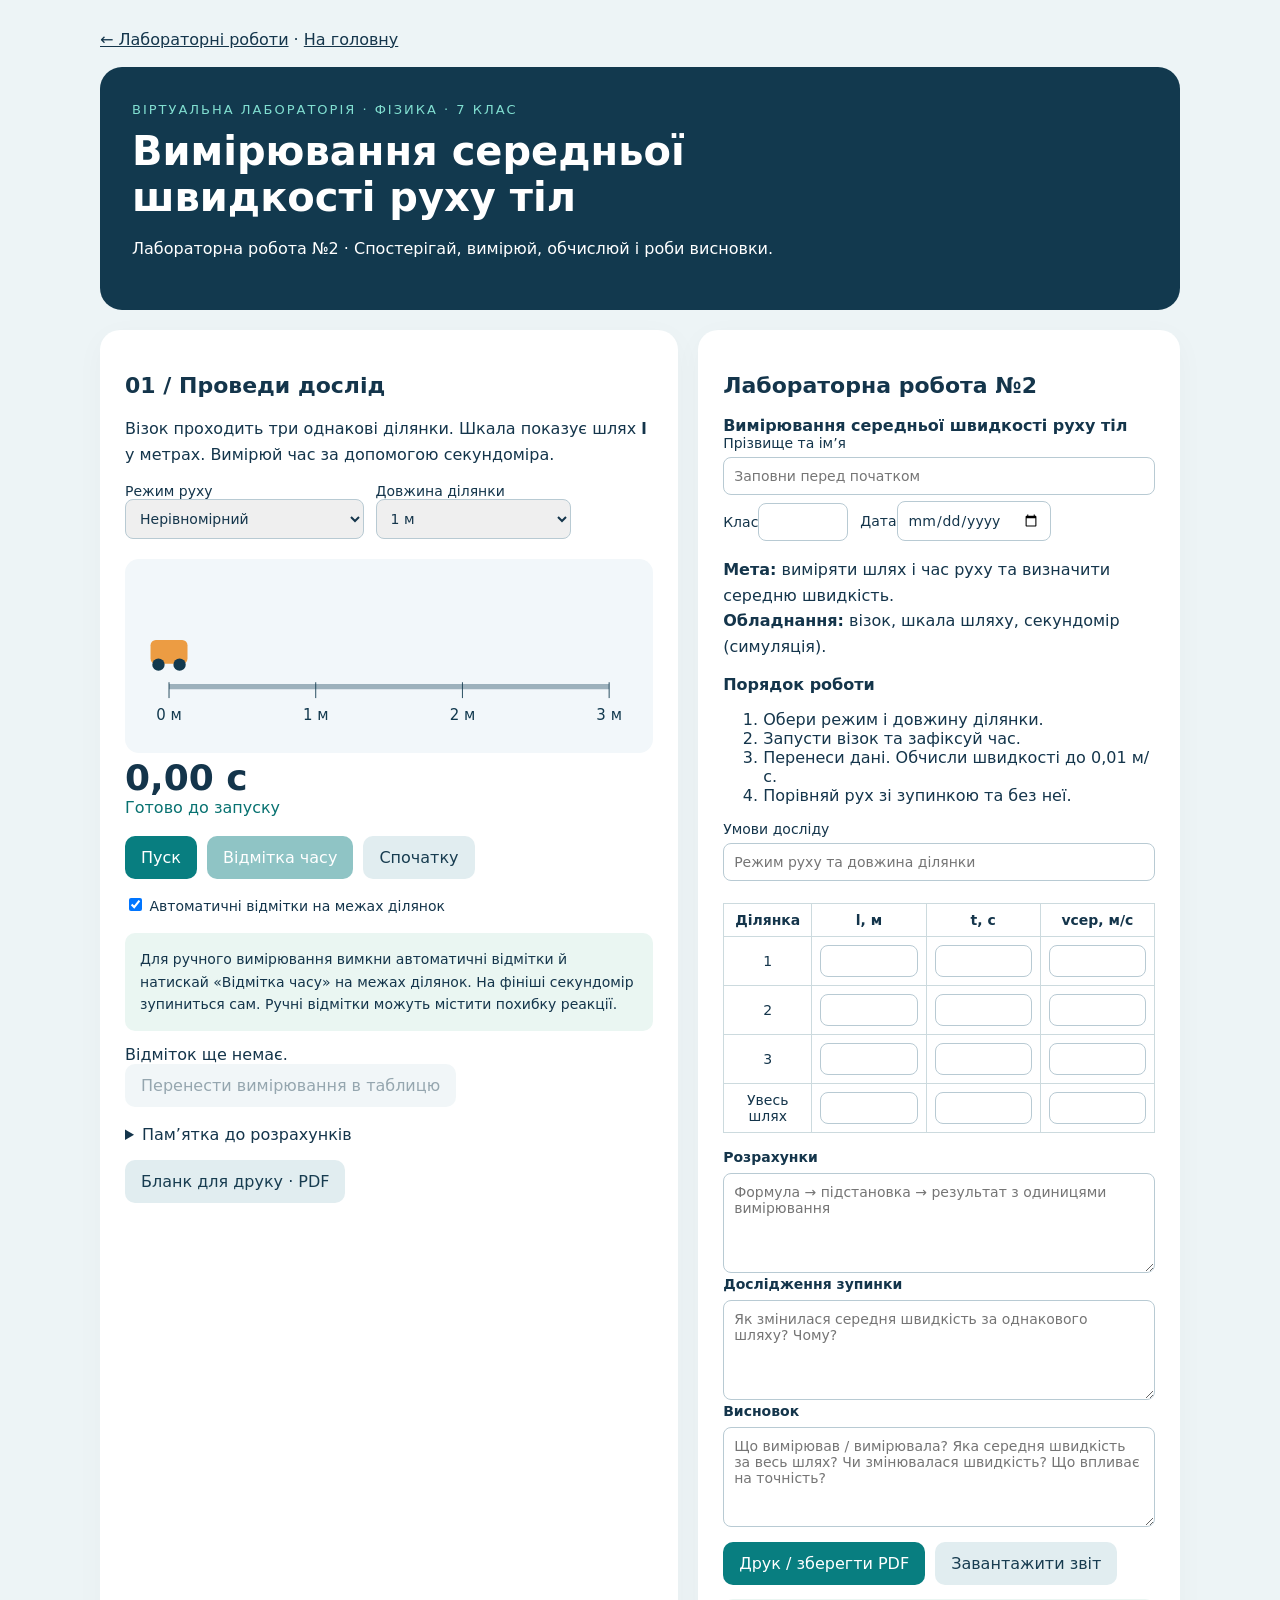
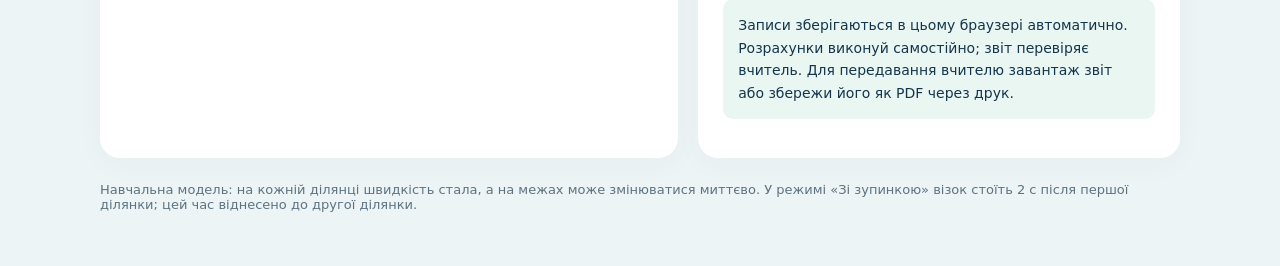
==== grade7/index.html @ 3844e4e4 "Add files via upload" ====
<!doctype html><html lang="uk"><meta charset="utf-8"><meta name="viewport" content="width=device-width,initial-scale=1"><title>Лабораторна №2 · Середня швидкість</title><style>
:root{font-family:system-ui,sans-serif;color:#14354b;background:#edf4f6}*{box-sizing:border-box}body{margin:0}main{max-width:1120px;margin:auto;padding:30px 20px}header{background:#12394e;color:white;padding:32px;border-radius:22px}h1{font-size:clamp(25px,4vw,40px);margin:10px 0}h2{font-size:22px}p{line-height:1.6}.tag{color:#81dfd1;letter-spacing:2px;font-size:13px}.grid{display:grid;grid-template-columns:1.2fr 1fr;gap:20px;margin-top:20px}.card{padding:25px;background:white;border-radius:20px;box-shadow:0 7px 30px #12394e08}.controls{display:flex;flex-wrap:wrap;gap:12px;align-items:end}label{display:block;font-size:14px}input,select,textarea{border:1px solid #b8cad3;border-radius:8px;padding:10px;font:inherit;color:inherit;max-width:100%}select{width:100%}button,.link{border:0;background:#087e80;color:white;padding:12px 16px;border-radius:10px;font:inherit;cursor:pointer;text-decoration:none;display:inline-block}button:disabled{opacity:.45;cursor:default}.secondary{background:#e1edf0;color:#173c50}svg{width:100%;height:auto;background:#f2f7fa;border-radius:14px;margin-top:20px}.clock{font-variant-numeric:tabular-nums;font-size:36px;font-weight:700}.status{min-height:26px;color:#087271}table{width:100%;border-collapse:collapse;margin:16px 0}th,td{border:1px solid #ccdade;padding:8px;text-align:center;font-size:14px}td input{width:100%;min-width:55px;padding:7px}textarea{width:100%;min-height:100px;margin-top:8px}.note{background:#eaf6f2;padding:15px;border-radius:10px;font-size:14px}.field{width:100%;margin:6px 0}.actions{display:flex;gap:10px;flex-wrap:wrap;margin-top:12px}details{margin-top:18px}small{line-height:1.6}footer{margin:24px 0;color:#5c7280;font-size:13px}@media(max-width:850px){.grid{grid-template-columns:1fr}header,.card{padding:20px}}@media print{body{background:white}.simulation,header,.actions,.note,details,footer,.instructions{display:none!important}.grid{display:block}.card{box-shadow:none;padding:0}main{padding:0}.report{width:100%}textarea{min-height:110px;border:0;border-bottom:1px solid #999}input{border:0}h2{font-size:18px}table{margin:10px 0}@page{size:A4;margin:15mm}}
</style><main><nav class="simulation" style="margin-bottom:18px"><a href="../#grade7" style="color:#14354b">← Лабораторні роботи</a> · <a href="../" style="color:#14354b">На головну</a></nav><header><span class="tag">ВІРТУАЛЬНА ЛАБОРАТОРІЯ · ФІЗИКА · 7 КЛАС</span><h1>Вимірювання середньої<br>швидкості руху тіл</h1><p>Лабораторна робота №2 · Спостерігай, вимірюй, обчислюй і роби висновки.</p></header><div class="grid"><section class="card simulation"><h2>01 / Проведи дослід</h2><p>Візок проходить три однакові ділянки. Шкала показує шлях <b>l</b> у метрах. Вимірюй час за допомогою секундоміра.</p><div class="controls"><label>Режим руху<select id="mode"><option value="uneven">Нерівномірний</option><option value="uniform">Рівномірний</option><option value="stop">Зі зупинкою</option></select></label><label>Довжина ділянки<select id="length"><option value="1">1 м</option><option value="2">2 м</option><option value="3">3 м</option></select></label></div><svg viewBox="0 0 600 220" role="img" aria-label="Візок рухається вздовж шкали шляху"><path d="M50 145H550" stroke="#9db1bc" stroke-width="6"/><g id="ticks"></g><g id="cart" transform="translate(50 120)"><rect x="-21" y="-28" width="42" height="27" rx="6" fill="#ec9c43"/><circle cx="-12" cy="0" r="7" fill="#12394e"/><circle cx="12" cy="0" r="7" fill="#12394e"/></g></svg><div class="clock" id="clock">0,00 с</div><div class="status" id="status" aria-live="polite">Готово до запуску</div><div class="actions"><button id="start">Пуск</button><button id="mark" disabled>Відмітка часу</button><button id="reset" class="secondary">Спочатку</button></div><p><label><input type="checkbox" id="auto" checked> Автоматичні відмітки на межах ділянок</label></p><p class="note">Для ручного вимірювання вимкни автоматичні відмітки й натискай «Відмітка часу» на межах ділянок. На фініші секундомір зупиниться сам. Ручні відмітки можуть містити похибку реакції.</p><div id="log">Відміток ще немає.</div><button id="transfer" class="secondary" disabled>Перенести вимірювання в таблицю</button><details><summary>Пам’ятка до розрахунків</summary><p>v<sub>сер</sub> = l<sub>заг</sub> / t<sub>заг</sub><br>l<sub>заг</sub> = l₁ + l₂ + l₃<br>t<sub>заг</sub> = t₁ + t₂ + t₃</p><p>Час ділянки — різниця двох сусідніх відміток секундоміра. Зупинка входить у час руху. Середнє арифметичне швидкостей ділянок не замінює формулу для всього шляху.</p></details><a class="link secondary" style="margin-top:16px" href="blank.pdf" download>Бланк для друку · PDF</a></section><section class="card report"><h2>Лабораторна робота №2</h2><b>Вимірювання середньої швидкості руху тіл</b><label>Прізвище та ім’я<input class="field" id="name" placeholder="Заповни перед початком"></label><div class="controls"><label>Клас<input id="class" size="5"></label><label>Дата<input id="date" type="date"></label></div><p><b>Мета:</b> виміряти шлях і час руху та визначити середню швидкість.<br><b>Обладнання:</b> візок, шкала шляху, секундомір (симуляція).</p><div class="instructions"><b>Порядок роботи</b><ol><li>Обери режим і довжину ділянки.</li><li>Запусти візок та зафіксуй час.</li><li>Перенеси дані. Обчисли швидкості до 0,01 м/с.</li><li>Порівняй рух зі зупинкою та без неї.</li></ol></div><label>Умови досліду<input id="conditions" class="field" placeholder="Режим руху та довжина ділянки"></label><table><thead><tr><th>Ділянка</th><th>l, м</th><th>t, с</th><th>vсер, м/с</th></tr></thead><tbody id="table"></tbody></table><label><b>Розрахунки</b><textarea id="calc" placeholder="Формула → підстановка → результат з одиницями вимірювання"></textarea></label><label><b>Дослідження зупинки</b><textarea id="compare" placeholder="Як змінилася середня швидкість за однакового шляху? Чому?"></textarea></label><label><b>Висновок</b><textarea id="conclusion" placeholder="Що вимірював / вимірювала? Яка середня швидкість за весь шлях? Чи змінювалася швидкість? Що впливає на точність?"></textarea></label><div class="actions"><button id="print">Друк / зберегти PDF</button><button id="download" class="secondary">Завантажити звіт</button></div><p class="note">Записи зберігаються в цьому браузері автоматично. Розрахунки виконуй самостійно; звіт перевіряє вчитель. Для передавання вчителю завантаж звіт або збережи його як PDF через друк.</p></section></div><footer>Навчальна модель: на кожній ділянці швидкість стала, а на межах може змінюватися миттєво. У режимі «Зі зупинкою» візок стоїть 2 с після першої ділянки; цей час віднесено до другої ділянки.</footer></main><script>
const $=id=>document.getElementById(id),fmt=x=>x.toFixed(2).replace('.',',');let running=false,elapsed=0,last=0,marks=[],passed=0,done=false,config;const fields=['name','class','date','conditions','calc','compare','conclusion'];
for(let i=0;i<4;i++){let tr=document.createElement('tr');tr.innerHTML='<td>'+(['1','2','3','Увесь шлях'][i])+'</td>'+['l','t','v'].map(k=>'<td><input aria-label="'+k+' '+(i+1)+'" inputmode="decimal" id="'+k+i+'"></td>').join('');$('table').append(tr);fields.push('l'+i,'t'+i,'v'+i)}
try{const saved=JSON.parse(localStorage.getItem('speedLab2')||'{}');fields.forEach(id=>{if(saved[id]!==undefined)$(id).value=saved[id]})}catch{}document.addEventListener('input',()=>{try{localStorage.setItem('speedLab2',JSON.stringify(Object.fromEntries(fields.map(id=>[id,$(id).value]))))}catch{}});
function drawScale(){const L=Number($('length').value);$('ticks').innerHTML=[0,1,2,3].map(i=>'<path d="M'+(50+i*500/3)+' 140v18" stroke="#12394e"/><text x="'+(50+i*500/3)+'" y="183" text-anchor="middle" fill="#12394e" font-size="17">'+(i*L)+' м</text>').join('')}
function setup(){let L=Number($('length').value),m=$('mode').value;let speeds=m==='uniform'?[.6,.6,.6]:[.4,.8,.5];let times=speeds.map(v=>L/v);if(m==='stop')times[1]+=2;return {L,m,times,bounds:[times[0],times[0]+times[1],times.reduce((a,b)=>a+b,0)]}}
function log(){ $('log').innerHTML='<p><b>Відмітки секундоміра:</b><br>'+marks.map((m,i)=>(i+1)+': '+fmt(m)+' с').join(' · ')+'</p>';$('transfer').disabled=marks.length!==3}
function mark(t){if(marks.length<3&&(!marks.length||t>marks.at(-1))){marks.push(Math.round(t*100)/100);log()}}
function reset(){running=false;done=false;elapsed=0;marks=[];passed=0;$('clock').textContent='0,00 с';$('cart').setAttribute('transform','translate(50 120)');$('status').textContent='Готово до запуску';$('log').textContent='Відміток ще немає.';$('start').disabled=false;$('mark').disabled=true;$('transfer').disabled=true;$('mode').disabled=false;$('length').disabled=false;$('auto').disabled=false;drawScale()}
function tick(now){if(!running)return;elapsed=Math.min(config.bounds[2],elapsed+(now-last)/1000);last=now;while(passed<3&&elapsed>=config.bounds[passed]){if($('auto').checked)mark(config.bounds[passed]);passed++}let x;if(elapsed<config.bounds[0])x=config.L*elapsed/config.times[0];else if(elapsed<config.bounds[1]){let dt=elapsed-config.bounds[0],moving=config.times[1]-(config.m==='stop'?2:0);x=config.L+config.L*Math.max(0,dt-(config.m==='stop'?2:0))/moving}else x=2*config.L+config.L*(elapsed-config.bounds[1])/config.times[2];$('cart').setAttribute('transform','translate('+(50+500*x/(3*config.L))+' 120)');$('clock').textContent=fmt(elapsed)+' с';$('status').textContent=config.m==='stop'&&elapsed>=config.bounds[0]&&elapsed<config.bounds[0]+2?'Зупинка · секундомір продовжує відлік':'Рух триває';if(elapsed>=config.bounds[2]){running=false;done=true;if(!$('auto').checked&&marks.length===2)mark(config.bounds[2]);$('mark').disabled=true;$('status').textContent='Фініш! '+(marks.length===3?'Перенеси вимірювання.':'Потрібні три відмітки. Повтори дослід.')}else requestAnimationFrame(tick)}
$('start').onclick=()=>{config=setup();running=true;$('start').disabled=true;$('mode').disabled=true;$('length').disabled=true;$('auto').disabled=true;$('mark').disabled=$('auto').checked;last=performance.now();requestAnimationFrame(tick)};$('mark').onclick=()=>mark(elapsed);$('reset').onclick=reset;$('length').onchange=reset;$('mode').onchange=reset;
$('transfer').onclick=()=>{if(!done||marks.length!==3)return;for(let i=0;i<3;i++){$('l'+i).value=fmt(config.L);$('t'+i).value=fmt(marks[i]-(marks[i-1]||0));$('v'+i).value=''}['l3','t3','v3'].forEach(id=>$(id).value='');$('conditions').value=$('mode').selectedOptions[0].text+'; ділянка '+config.L+' м';document.dispatchEvent(new Event('input'))};
$('print').onclick=()=>{document.querySelectorAll('textarea').forEach(el=>{el.style.height='auto';el.style.height=(el.scrollHeight+8)+'px'});window.print()};$('download').onclick=()=>{const rows=[0,1,2,3].map(i=>(i===3?'Увесь шлях':'Ділянка '+(i+1))+': l = '+$('l'+i).value+' м; t = '+$('t'+i).value+' с; vсер = '+$('v'+i).value+' м/с');const text='Лабораторна робота №2\nВимірювання середньої швидкості руху тіл\n\n'+fields.slice(0,4).map(id=>({name:'Учень / учениця',class:'Клас',date:'Дата',conditions:'Умови'})[id]+': '+$(id).value).join('\n')+'\n\n'+rows.join('\n')+'\n\nРозрахунки\n'+$('calc').value+'\n\nДослідження зупинки\n'+$('compare').value+'\n\nВисновок\n'+$('conclusion').value;const u=URL.createObjectURL(new Blob(['\ufeff'+text],{type:'text/plain;charset=utf-8'}));const a=document.createElement('a');a.href=u;a.download='Лабораторна-2-звіт.txt';a.click();setTimeout(()=>URL.revokeObjectURL(u),1000)};drawScale();
</script></html>
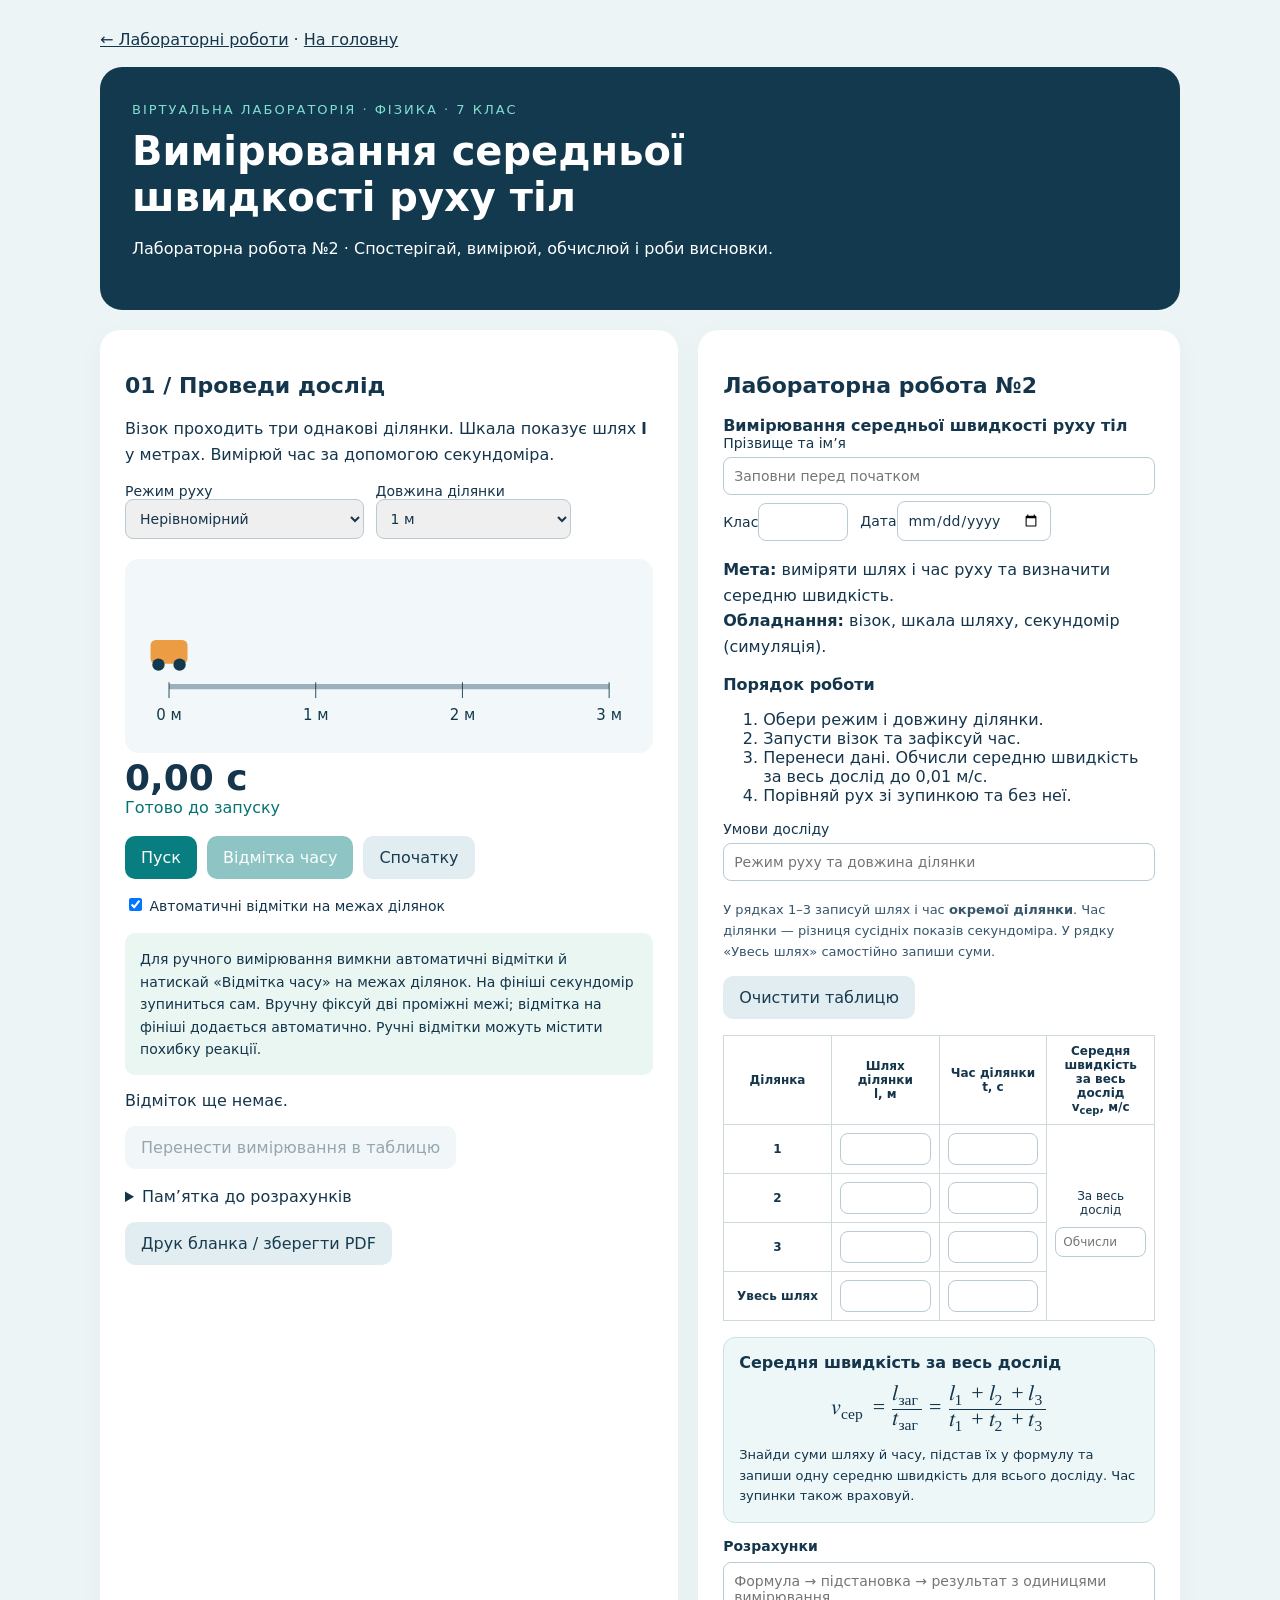
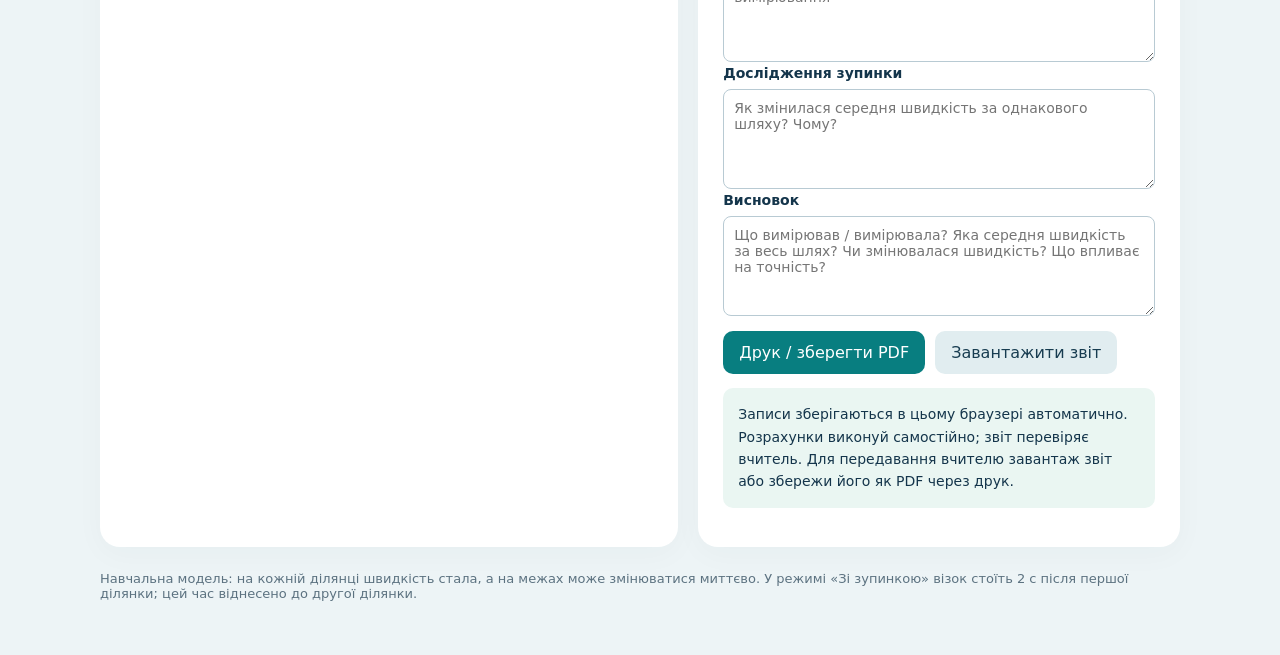
==== commit e9c87198: "Add files via upload" ====
--- a/grade7/index.html
+++ b/grade7/index.html
@@ -1,16 +1,26 @@
 <!doctype html><html lang="uk"><meta charset="utf-8"><meta name="viewport" content="width=device-width,initial-scale=1"><title>Лабораторна №2 · Середня швидкість</title><style>
 :root{font-family:system-ui,sans-serif;color:#14354b;background:#edf4f6}*{box-sizing:border-box}body{margin:0}main{max-width:1120px;margin:auto;padding:30px 20px}header{background:#12394e;color:white;padding:32px;border-radius:22px}h1{font-size:clamp(25px,4vw,40px);margin:10px 0}h2{font-size:22px}p{line-height:1.6}.tag{color:#81dfd1;letter-spacing:2px;font-size:13px}.grid{display:grid;grid-template-columns:1.2fr 1fr;gap:20px;margin-top:20px}.card{padding:25px;background:white;border-radius:20px;box-shadow:0 7px 30px #12394e08}.controls{display:flex;flex-wrap:wrap;gap:12px;align-items:end}label{display:block;font-size:14px}input,select,textarea{border:1px solid #b8cad3;border-radius:8px;padding:10px;font:inherit;color:inherit;max-width:100%}select{width:100%}button,.link{border:0;background:#087e80;color:white;padding:12px 16px;border-radius:10px;font:inherit;cursor:pointer;text-decoration:none;display:inline-block}button:disabled{opacity:.45;cursor:default}.secondary{background:#e1edf0;color:#173c50}svg{width:100%;height:auto;background:#f2f7fa;border-radius:14px;margin-top:20px}.clock{font-variant-numeric:tabular-nums;font-size:36px;font-weight:700}.status{min-height:26px;color:#087271}table{width:100%;border-collapse:collapse;margin:16px 0}th,td{border:1px solid #ccdade;padding:8px;text-align:center;font-size:14px}td input{width:100%;min-width:55px;padding:7px}textarea{width:100%;min-height:100px;margin-top:8px}.note{background:#eaf6f2;padding:15px;border-radius:10px;font-size:14px}.field{width:100%;margin:6px 0}.actions{display:flex;gap:10px;flex-wrap:wrap;margin-top:12px}details{margin-top:18px}small{line-height:1.6}footer{margin:24px 0;color:#5c7280;font-size:13px}@media(max-width:850px){.grid{grid-template-columns:1fr}header,.card{padding:20px}}@media print{body{background:white}.simulation,header,.actions,.note,details,footer,.instructions{display:none!important}.grid{display:block}.card{box-shadow:none;padding:0}main{padding:0}.report{width:100%}textarea{min-height:110px;border:0;border-bottom:1px solid #999}input{border:0}h2{font-size:18px}table{margin:10px 0}@page{size:A4;margin:15mm}}
-</style><main><nav class="simulation" style="margin-bottom:18px"><a href="../#grade7" style="color:#14354b">← Лабораторні роботи</a> · <a href="../" style="color:#14354b">На головну</a></nav><header><span class="tag">ВІРТУАЛЬНА ЛАБОРАТОРІЯ · ФІЗИКА · 7 КЛАС</span><h1>Вимірювання середньої<br>швидкості руху тіл</h1><p>Лабораторна робота №2 · Спостерігай, вимірюй, обчислюй і роби висновки.</p></header><div class="grid"><section class="card simulation"><h2>01 / Проведи дослід</h2><p>Візок проходить три однакові ділянки. Шкала показує шлях <b>l</b> у метрах. Вимірюй час за допомогою секундоміра.</p><div class="controls"><label>Режим руху<select id="mode"><option value="uneven">Нерівномірний</option><option value="uniform">Рівномірний</option><option value="stop">Зі зупинкою</option></select></label><label>Довжина ділянки<select id="length"><option value="1">1 м</option><option value="2">2 м</option><option value="3">3 м</option></select></label></div><svg viewBox="0 0 600 220" role="img" aria-label="Візок рухається вздовж шкали шляху"><path d="M50 145H550" stroke="#9db1bc" stroke-width="6"/><g id="ticks"></g><g id="cart" transform="translate(50 120)"><rect x="-21" y="-28" width="42" height="27" rx="6" fill="#ec9c43"/><circle cx="-12" cy="0" r="7" fill="#12394e"/><circle cx="12" cy="0" r="7" fill="#12394e"/></g></svg><div class="clock" id="clock">0,00 с</div><div class="status" id="status" aria-live="polite">Готово до запуску</div><div class="actions"><button id="start">Пуск</button><button id="mark" disabled>Відмітка часу</button><button id="reset" class="secondary">Спочатку</button></div><p><label><input type="checkbox" id="auto" checked> Автоматичні відмітки на межах ділянок</label></p><p class="note">Для ручного вимірювання вимкни автоматичні відмітки й натискай «Відмітка часу» на межах ділянок. На фініші секундомір зупиниться сам. Ручні відмітки можуть містити похибку реакції.</p><div id="log">Відміток ще немає.</div><button id="transfer" class="secondary" disabled>Перенести вимірювання в таблицю</button><details><summary>Пам’ятка до розрахунків</summary><p>v<sub>сер</sub> = l<sub>заг</sub> / t<sub>заг</sub><br>l<sub>заг</sub> = l₁ + l₂ + l₃<br>t<sub>заг</sub> = t₁ + t₂ + t₃</p><p>Час ділянки — різниця двох сусідніх відміток секундоміра. Зупинка входить у час руху. Середнє арифметичне швидкостей ділянок не замінює формулу для всього шляху.</p></details><a class="link secondary" style="margin-top:16px" href="blank.pdf" download>Бланк для друку · PDF</a></section><section class="card report"><h2>Лабораторна робота №2</h2><b>Вимірювання середньої швидкості руху тіл</b><label>Прізвище та ім’я<input class="field" id="name" placeholder="Заповни перед початком"></label><div class="controls"><label>Клас<input id="class" size="5"></label><label>Дата<input id="date" type="date"></label></div><p><b>Мета:</b> виміряти шлях і час руху та визначити середню швидкість.<br><b>Обладнання:</b> візок, шкала шляху, секундомір (симуляція).</p><div class="instructions"><b>Порядок роботи</b><ol><li>Обери режим і довжину ділянки.</li><li>Запусти візок та зафіксуй час.</li><li>Перенеси дані. Обчисли швидкості до 0,01 м/с.</li><li>Порівняй рух зі зупинкою та без неї.</li></ol></div><label>Умови досліду<input id="conditions" class="field" placeholder="Режим руху та довжина ділянки"></label><table><thead><tr><th>Ділянка</th><th>l, м</th><th>t, с</th><th>vсер, м/с</th></tr></thead><tbody id="table"></tbody></table><label><b>Розрахунки</b><textarea id="calc" placeholder="Формула → підстановка → результат з одиницями вимірювання"></textarea></label><label><b>Дослідження зупинки</b><textarea id="compare" placeholder="Як змінилася середня швидкість за однакового шляху? Чому?"></textarea></label><label><b>Висновок</b><textarea id="conclusion" placeholder="Що вимірював / вимірювала? Яка середня швидкість за весь шлях? Чи змінювалася швидкість? Що впливає на точність?"></textarea></label><div class="actions"><button id="print">Друк / зберегти PDF</button><button id="download" class="secondary">Завантажити звіт</button></div><p class="note">Записи зберігаються в цьому браузері автоматично. Розрахунки виконуй самостійно; звіт перевіряє вчитель. Для передавання вчителю завантаж звіт або збережи його як PDF через друк.</p></section></div><footer>Навчальна модель: на кожній ділянці швидкість стала, а на межах може змінюватися миттєво. У режимі «Зі зупинкою» візок стоїть 2 с після першої ділянки; цей час віднесено до другої ділянки.</footer></main><script>
+
+.measurement-log{overflow-x:auto;margin:16px 0}.measurement-log table{min-width:310px}.measurement-log caption{text-align:left;font-weight:700;margin-bottom:8px}.measurement-log th{font-size:12px;background:#edf7f8}.measurement-log td{font-variant-numeric:tabular-nums}.measurement-help{font-size:13px;color:#36566a}.report-state{margin:14px 0;padding:12px;border-radius:10px;background:#fff3d9;color:#704b0c;font-size:14px;line-height:1.5}.report-state.current{background:#e6f6ef;color:#15553e}[hidden]{display:none!important}@media print{.report-state,.measurement-help{display:none!important}}
+.total-formula{background:#edf7f8;border:1px solid #c9e2e4;padding:15px;border-radius:12px;margin:15px 0}.total-formula math{font-size:22px;margin:14px 0}.total-formula p{font-size:13px;margin-bottom:0}.report td[rowspan]{vertical-align:middle;min-width:105px}.report td[rowspan] label{font-size:12px}.report td[rowspan] input{margin-top:10px}.report table{table-layout:fixed}.report th{font-size:12px;overflow-wrap:anywhere}@media(max-width:500px){.report th,.report td{padding:5px}.report td input{min-width:0}.report th{font-size:11px}.total-formula math{font-size:20px}}
+</style><main><nav class="simulation" style="margin-bottom:18px"><a href="../#grade7" style="color:#14354b">← Лабораторні роботи</a> · <a href="../" style="color:#14354b">На головну</a></nav><header><span class="tag">ВІРТУАЛЬНА ЛАБОРАТОРІЯ · ФІЗИКА · 7 КЛАС</span><h1>Вимірювання середньої<br>швидкості руху тіл</h1><p>Лабораторна робота №2 · Спостерігай, вимірюй, обчислюй і роби висновки.</p></header><div class="grid"><section class="card simulation"><h2>01 / Проведи дослід</h2><p>Візок проходить три однакові ділянки. Шкала показує шлях <b>l</b> у метрах. Вимірюй час за допомогою секундоміра.</p><div class="controls"><label>Режим руху<select id="mode"><option value="uneven">Нерівномірний</option><option value="uniform">Рівномірний</option><option value="stop">Зі зупинкою</option></select></label><label>Довжина ділянки<select id="length"><option value="1">1 м</option><option value="2">2 м</option><option value="3">3 м</option></select></label></div><svg viewBox="0 0 600 220" role="img" aria-label="Візок рухається вздовж шкали шляху"><path d="M50 145H550" stroke="#9db1bc" stroke-width="6"/><g id="ticks"></g><g id="cart" transform="translate(50 120)"><rect x="-21" y="-28" width="42" height="27" rx="6" fill="#ec9c43"/><circle cx="-12" cy="0" r="7" fill="#12394e"/><circle cx="12" cy="0" r="7" fill="#12394e"/></g></svg><div class="clock" id="clock">0,00 с</div><div class="status" id="status" aria-live="polite">Готово до запуску</div><div class="actions"><button id="start">Пуск</button><button id="mark" disabled>Відмітка часу</button><button id="reset" class="secondary">Спочатку</button></div><p><label><input type="checkbox" id="auto" checked> Автоматичні відмітки на межах ділянок</label></p><p class="note">Для ручного вимірювання вимкни автоматичні відмітки й натискай «Відмітка часу» на межах ділянок. На фініші секундомір зупиниться сам. Вручну фіксуй дві проміжні межі; відмітка на фініші додається автоматично. Ручні відмітки можуть містити похибку реакції.</p><div id="log" class="measurement-log" aria-live="polite">Відміток ще немає.</div><button id="transfer" class="secondary" disabled>Перенести вимірювання в таблицю</button><details><summary>Пам’ятка до розрахунків</summary><p>v<sub>сер</sub> = l<sub>заг</sub> / t<sub>заг</sub><br>l<sub>заг</sub> = l₁ + l₂ + l₃<br>t<sub>заг</sub> = t₁ + t₂ + t₃</p><p>Час ділянки — різниця двох сусідніх відміток секундоміра: t₁ = T₁; t₂ = T₂ − T₁; t₃ = T₃ − T₂. Велика T — показ секундоміра від початку руху, мала t — тривалість окремої ділянки. Зупинка входить у час руху. Середнє арифметичне швидкостей ділянок не замінює формулу для всього шляху.</p></details><button class="secondary" style="margin-top:16px" type="button" onclick="document.getElementById('print').click()">Друк бланка / зберегти PDF</button></section><section class="card report"><h2>Лабораторна робота №2</h2><b>Вимірювання середньої швидкості руху тіл</b><label>Прізвище та ім’я<input class="field" id="name" placeholder="Заповни перед початком"></label><div class="controls"><label>Клас<input id="class" size="5"></label><label>Дата<input id="date" type="date"></label></div><p><b>Мета:</b> виміряти шлях і час руху та визначити середню швидкість.<br><b>Обладнання:</b> візок, шкала шляху, секундомір (симуляція).</p><div class="instructions"><b>Порядок роботи</b><ol><li>Обери режим і довжину ділянки.</li><li>Запусти візок та зафіксуй час.</li><li>Перенеси дані. Обчисли середню швидкість за весь дослід до 0,01 м/с.</li><li>Порівняй рух зі зупинкою та без неї.</li></ol></div><p id="report-state" class="report-state" role="status" hidden></p><label>Умови досліду<input id="conditions" class="field" placeholder="Режим руху та довжина ділянки"></label><p class="measurement-help">У рядках 1–3 записуй шлях і час <b>окремої ділянки</b>. Час ділянки — різниця сусідніх показів секундоміра. У рядку «Увесь шлях» самостійно запиши суми.</p><div class="actions simulation"><button id="clear-table" class="secondary" type="button">Очистити таблицю</button></div><table><thead><tr><th>Ділянка</th><th>Шлях ділянки<br>l, м</th><th>Час ділянки<br>t, с</th><th>Середня швидкість<br>за весь дослід<br>v<sub>сер</sub>, м/с</th></tr></thead><tbody id="table"></tbody></table><div class="total-formula"><b>Середня швидкість за весь дослід</b><math display="block" aria-label="Середня швидкість дорівнює загальному шляху, поділеному на загальний час, тобто сумі шляхів трьох ділянок, поділеній на суму їхніх часів"><msub><mi>v</mi><mtext>сер</mtext></msub><mo>=</mo><mfrac><msub><mi>l</mi><mtext>заг</mtext></msub><msub><mi>t</mi><mtext>заг</mtext></msub></mfrac><mo>=</mo><mfrac><mrow><msub><mi>l</mi><mn>1</mn></msub><mo>+</mo><msub><mi>l</mi><mn>2</mn></msub><mo>+</mo><msub><mi>l</mi><mn>3</mn></msub></mrow><mrow><msub><mi>t</mi><mn>1</mn></msub><mo>+</mo><msub><mi>t</mi><mn>2</mn></msub><mo>+</mo><msub><mi>t</mi><mn>3</mn></msub></mrow></mfrac></math><p>Знайди суми шляху й часу, підстав їх у формулу та запиши одну середню швидкість для всього досліду. Час зупинки також враховуй.</p></div><label><b>Розрахунки</b><textarea id="calc" placeholder="Формула → підстановка → результат з одиницями вимірювання"></textarea></label><label><b>Дослідження зупинки</b><textarea id="compare" placeholder="Як змінилася середня швидкість за однакового шляху? Чому?"></textarea></label><label><b>Висновок</b><textarea id="conclusion" placeholder="Що вимірював / вимірювала? Яка середня швидкість за весь шлях? Чи змінювалася швидкість? Що впливає на точність?"></textarea></label><div class="actions"><button id="print">Друк / зберегти PDF</button><button id="download" class="secondary">Завантажити звіт</button></div><p class="note">Записи зберігаються в цьому браузері автоматично. Розрахунки виконуй самостійно; звіт перевіряє вчитель. Для передавання вчителю завантаж звіт або збережи його як PDF через друк.</p></section></div><footer>Навчальна модель: на кожній ділянці швидкість стала, а на межах може змінюватися миттєво. У режимі «Зі зупинкою» візок стоїть 2 с після першої ділянки; цей час віднесено до другої ділянки.</footer></main><script>
 const $=id=>document.getElementById(id),fmt=x=>x.toFixed(2).replace('.',',');let running=false,elapsed=0,last=0,marks=[],passed=0,done=false,config;const fields=['name','class','date','conditions','calc','compare','conclusion'];
-for(let i=0;i<4;i++){let tr=document.createElement('tr');tr.innerHTML='<td>'+(['1','2','3','Увесь шлях'][i])+'</td>'+['l','t','v'].map(k=>'<td><input aria-label="'+k+' '+(i+1)+'" inputmode="decimal" id="'+k+i+'"></td>').join('');$('table').append(tr);fields.push('l'+i,'t'+i,'v'+i)}
+for(let i=0;i<4;i++){const tr=document.createElement('tr');tr.innerHTML='<th scope="row">'+(['1','2','3','Увесь шлях'][i])+'</th>'+['l','t'].map(k=>'<td><input aria-label="'+(k==='l'?'Шлях':'Час')+' — '+(i===3?'увесь дослід':'ділянка '+(i+1))+'" inputmode="decimal" id="'+k+i+'"></td>').join('')+(i===0?'<td rowspan="4"><label>За весь дослід<input aria-label="Середня швидкість за весь дослід, м/с" inputmode="decimal" id="v3" placeholder="Обчисли"></label></td>':'');$('table').append(tr);fields.push('l'+i,'t'+i)}fields.push('v3');
 try{const saved=JSON.parse(localStorage.getItem('speedLab2')||'{}');fields.forEach(id=>{if(saved[id]!==undefined)$(id).value=saved[id]})}catch{}document.addEventListener('input',()=>{try{localStorage.setItem('speedLab2',JSON.stringify(Object.fromEntries(fields.map(id=>[id,$(id).value]))))}catch{}});
 function drawScale(){const L=Number($('length').value);$('ticks').innerHTML=[0,1,2,3].map(i=>'<path d="M'+(50+i*500/3)+' 140v18" stroke="#12394e"/><text x="'+(50+i*500/3)+'" y="183" text-anchor="middle" fill="#12394e" font-size="17">'+(i*L)+' м</text>').join('')}
 function setup(){let L=Number($('length').value),m=$('mode').value;let speeds=m==='uniform'?[.6,.6,.6]:[.4,.8,.5];let times=speeds.map(v=>L/v);if(m==='stop')times[1]+=2;return {L,m,times,bounds:[times[0],times[0]+times[1],times.reduce((a,b)=>a+b,0)]}}
-function log(){ $('log').innerHTML='<p><b>Відмітки секундоміра:</b><br>'+marks.map((m,i)=>(i+1)+': '+fmt(m)+' с').join(' · ')+'</p>';$('transfer').disabled=marks.length!==3}
+function hasMeasurements(){return ['conditions','v3',...Array.from({length:4},(_,i)=>['l'+i,'t'+i]).flat()].some(id=>$(id).value.trim())}
+function reportState(current=false){const el=$('report-state');el.hidden=!hasMeasurements();el.className='report-state'+(current?' current':'');el.textContent=current?'Вимірювання цього досліду перенесено. Загальний шлях, загальний час і середню швидкість за весь дослід обчисли самостійно.':'У таблиці є попередні або власноруч введені записи. Вони не оновлюються під час запуску нового досліду. Після фінішу натисни «Перенести вимірювання в таблицю».'}
+function log(){ const rows=marks.map((m,i)=>'<tr><td>'+(i+1)+'</td><td>'+fmt(config.L)+'</td><td>'+fmt(m)+'</td><td><b>'+fmt(m-(marks[i-1]||0))+'</b></td></tr>').join('');
+$('log').innerHTML='<table><caption>Вимірювання поточного досліду</caption><thead><tr><th>Ділянка</th><th>Шлях ділянки<br>l, м</th><th>Секундомір від початку<br>T, с</th><th>Час ділянки<br>t, с</th></tr></thead><tbody>'+rows+'</tbody></table><p class="measurement-help">У таблицю праворуч переносяться <b>шлях ділянки l</b> та <b>час ділянки t</b>. Покази секундоміра T накопичуються від початку руху.</p>';
+$('transfer').disabled=!done||marks.length!==3;
+if(!$('auto').checked&&marks.length>=2)$('mark').disabled=true;
+}
 function mark(t){if(marks.length<3&&(!marks.length||t>marks.at(-1))){marks.push(Math.round(t*100)/100);log()}}
-function reset(){running=false;done=false;elapsed=0;marks=[];passed=0;$('clock').textContent='0,00 с';$('cart').setAttribute('transform','translate(50 120)');$('status').textContent='Готово до запуску';$('log').textContent='Відміток ще немає.';$('start').disabled=false;$('mark').disabled=true;$('transfer').disabled=true;$('mode').disabled=false;$('length').disabled=false;$('auto').disabled=false;drawScale()}
-function tick(now){if(!running)return;elapsed=Math.min(config.bounds[2],elapsed+(now-last)/1000);last=now;while(passed<3&&elapsed>=config.bounds[passed]){if($('auto').checked)mark(config.bounds[passed]);passed++}let x;if(elapsed<config.bounds[0])x=config.L*elapsed/config.times[0];else if(elapsed<config.bounds[1]){let dt=elapsed-config.bounds[0],moving=config.times[1]-(config.m==='stop'?2:0);x=config.L+config.L*Math.max(0,dt-(config.m==='stop'?2:0))/moving}else x=2*config.L+config.L*(elapsed-config.bounds[1])/config.times[2];$('cart').setAttribute('transform','translate('+(50+500*x/(3*config.L))+' 120)');$('clock').textContent=fmt(elapsed)+' с';$('status').textContent=config.m==='stop'&&elapsed>=config.bounds[0]&&elapsed<config.bounds[0]+2?'Зупинка · секундомір продовжує відлік':'Рух триває';if(elapsed>=config.bounds[2]){running=false;done=true;if(!$('auto').checked&&marks.length===2)mark(config.bounds[2]);$('mark').disabled=true;$('status').textContent='Фініш! '+(marks.length===3?'Перенеси вимірювання.':'Потрібні три відмітки. Повтори дослід.')}else requestAnimationFrame(tick)}
-$('start').onclick=()=>{config=setup();running=true;$('start').disabled=true;$('mode').disabled=true;$('length').disabled=true;$('auto').disabled=true;$('mark').disabled=$('auto').checked;last=performance.now();requestAnimationFrame(tick)};$('mark').onclick=()=>mark(elapsed);$('reset').onclick=reset;$('length').onchange=reset;$('mode').onchange=reset;
-$('transfer').onclick=()=>{if(!done||marks.length!==3)return;for(let i=0;i<3;i++){$('l'+i).value=fmt(config.L);$('t'+i).value=fmt(marks[i]-(marks[i-1]||0));$('v'+i).value=''}['l3','t3','v3'].forEach(id=>$(id).value='');$('conditions').value=$('mode').selectedOptions[0].text+'; ділянка '+config.L+' м';document.dispatchEvent(new Event('input'))};
-$('print').onclick=()=>{document.querySelectorAll('textarea').forEach(el=>{el.style.height='auto';el.style.height=(el.scrollHeight+8)+'px'});window.print()};$('download').onclick=()=>{const rows=[0,1,2,3].map(i=>(i===3?'Увесь шлях':'Ділянка '+(i+1))+': l = '+$('l'+i).value+' м; t = '+$('t'+i).value+' с; vсер = '+$('v'+i).value+' м/с');const text='Лабораторна робота №2\nВимірювання середньої швидкості руху тіл\n\n'+fields.slice(0,4).map(id=>({name:'Учень / учениця',class:'Клас',date:'Дата',conditions:'Умови'})[id]+': '+$(id).value).join('\n')+'\n\n'+rows.join('\n')+'\n\nРозрахунки\n'+$('calc').value+'\n\nДослідження зупинки\n'+$('compare').value+'\n\nВисновок\n'+$('conclusion').value;const u=URL.createObjectURL(new Blob(['\ufeff'+text],{type:'text/plain;charset=utf-8'}));const a=document.createElement('a');a.href=u;a.download='Лабораторна-2-звіт.txt';a.click();setTimeout(()=>URL.revokeObjectURL(u),1000)};drawScale();
+function reset(){running=false;done=false;elapsed=0;marks=[];passed=0;$('clock').textContent='0,00 с';$('cart').setAttribute('transform','translate(50 120)');$('status').textContent='Готово до запуску';$('log').textContent='Відміток ще немає.';$('start').disabled=false;$('mark').disabled=true;$('transfer').disabled=true;$('mode').disabled=false;$('length').disabled=false;$('auto').disabled=false;drawScale();reportState()}
+function tick(now){if(!running)return;elapsed=Math.min(config.bounds[2],elapsed+(now-last)/1000);last=now;while(passed<3&&elapsed>=config.bounds[passed]){if($('auto').checked)mark(config.bounds[passed]);passed++}let x;if(elapsed<config.bounds[0])x=config.L*elapsed/config.times[0];else if(elapsed<config.bounds[1]){let dt=elapsed-config.bounds[0],moving=config.times[1]-(config.m==='stop'?2:0);x=config.L+config.L*Math.max(0,dt-(config.m==='stop'?2:0))/moving}else x=2*config.L+config.L*(elapsed-config.bounds[1])/config.times[2];$('cart').setAttribute('transform','translate('+(50+500*x/(3*config.L))+' 120)');$('clock').textContent=fmt(elapsed)+' с';$('status').textContent=config.m==='stop'&&elapsed>=config.bounds[0]&&elapsed<config.bounds[0]+2?'Зупинка · секундомір продовжує відлік':'Рух триває';if(elapsed>=config.bounds[2]){running=false;done=true;if(!$('auto').checked&&marks.length===2)mark(config.bounds[2]);$('mark').disabled=true;$('status').textContent='Фініш! '+(marks.length===3?'Перенеси вимірювання.':'Потрібні три відмітки. Повтори дослід.')}else requestAnimationFrame(tick);if(done)log()}
+$('start').onclick=()=>{config=setup();reportState();running=true;$('start').disabled=true;$('mode').disabled=true;$('length').disabled=true;$('auto').disabled=true;$('mark').disabled=$('auto').checked;last=performance.now();requestAnimationFrame(tick)};$('mark').onclick=()=>{if(running&&!$('auto').checked&&marks.length<2)mark(elapsed)};$('reset').onclick=reset;$('length').onchange=reset;$('mode').onchange=reset;
+$('transfer').onclick=()=>{if(!done||marks.length!==3)return;for(let i=0;i<3;i++){$('l'+i).value=fmt(config.L);$('t'+i).value=fmt(marks[i]-(marks[i-1]||0));}['l3','t3','v3'].forEach(id=>$(id).value='');$('conditions').value=$('mode').selectedOptions[0].text+'; ділянка '+config.L+' м';document.dispatchEvent(new Event('input'));reportState(true)};
+$('clear-table').onclick=()=>{for(let i=0;i<4;i++)for(const key of ['l','t'])$(key+i).value='';$('v3').value='';$('conditions').value='';document.dispatchEvent(new Event('input'));const notice=$('report-state');notice.hidden=false;notice.className='report-state current';notice.textContent='Таблицю очищено. Проведи новий дослід або повторно перенеси поточні вимірювання.'};
+$('print').onclick=()=>{document.querySelectorAll('textarea').forEach(el=>{el.style.height='auto';el.style.height=(el.scrollHeight+8)+'px'});window.print()};$('download').onclick=()=>{const rows=[0,1,2,3].map(i=>(i===3?'Увесь шлях':'Ділянка '+(i+1))+': l = '+$('l'+i).value+' м; t = '+$('t'+i).value+' с'+(i===3?'; vсер за весь дослід = '+$('v3').value+' м/с':''));const text='Лабораторна робота №2\nВимірювання середньої швидкості руху тіл\n\n'+fields.slice(0,4).map(id=>({name:'Учень / учениця',class:'Клас',date:'Дата',conditions:'Умови'})[id]+': '+$(id).value).join('\n')+'\n\n'+rows.join('\n')+'\n\nРозрахунки\n'+$('calc').value+'\n\nДослідження зупинки\n'+$('compare').value+'\n\nВисновок\n'+$('conclusion').value;const u=URL.createObjectURL(new Blob(['\ufeff'+text],{type:'text/plain;charset=utf-8'}));const a=document.createElement('a');a.href=u;a.download='Лабораторна-2-звіт.txt';a.click();setTimeout(()=>URL.revokeObjectURL(u),1000)};drawScale();reportState();
 </script></html>
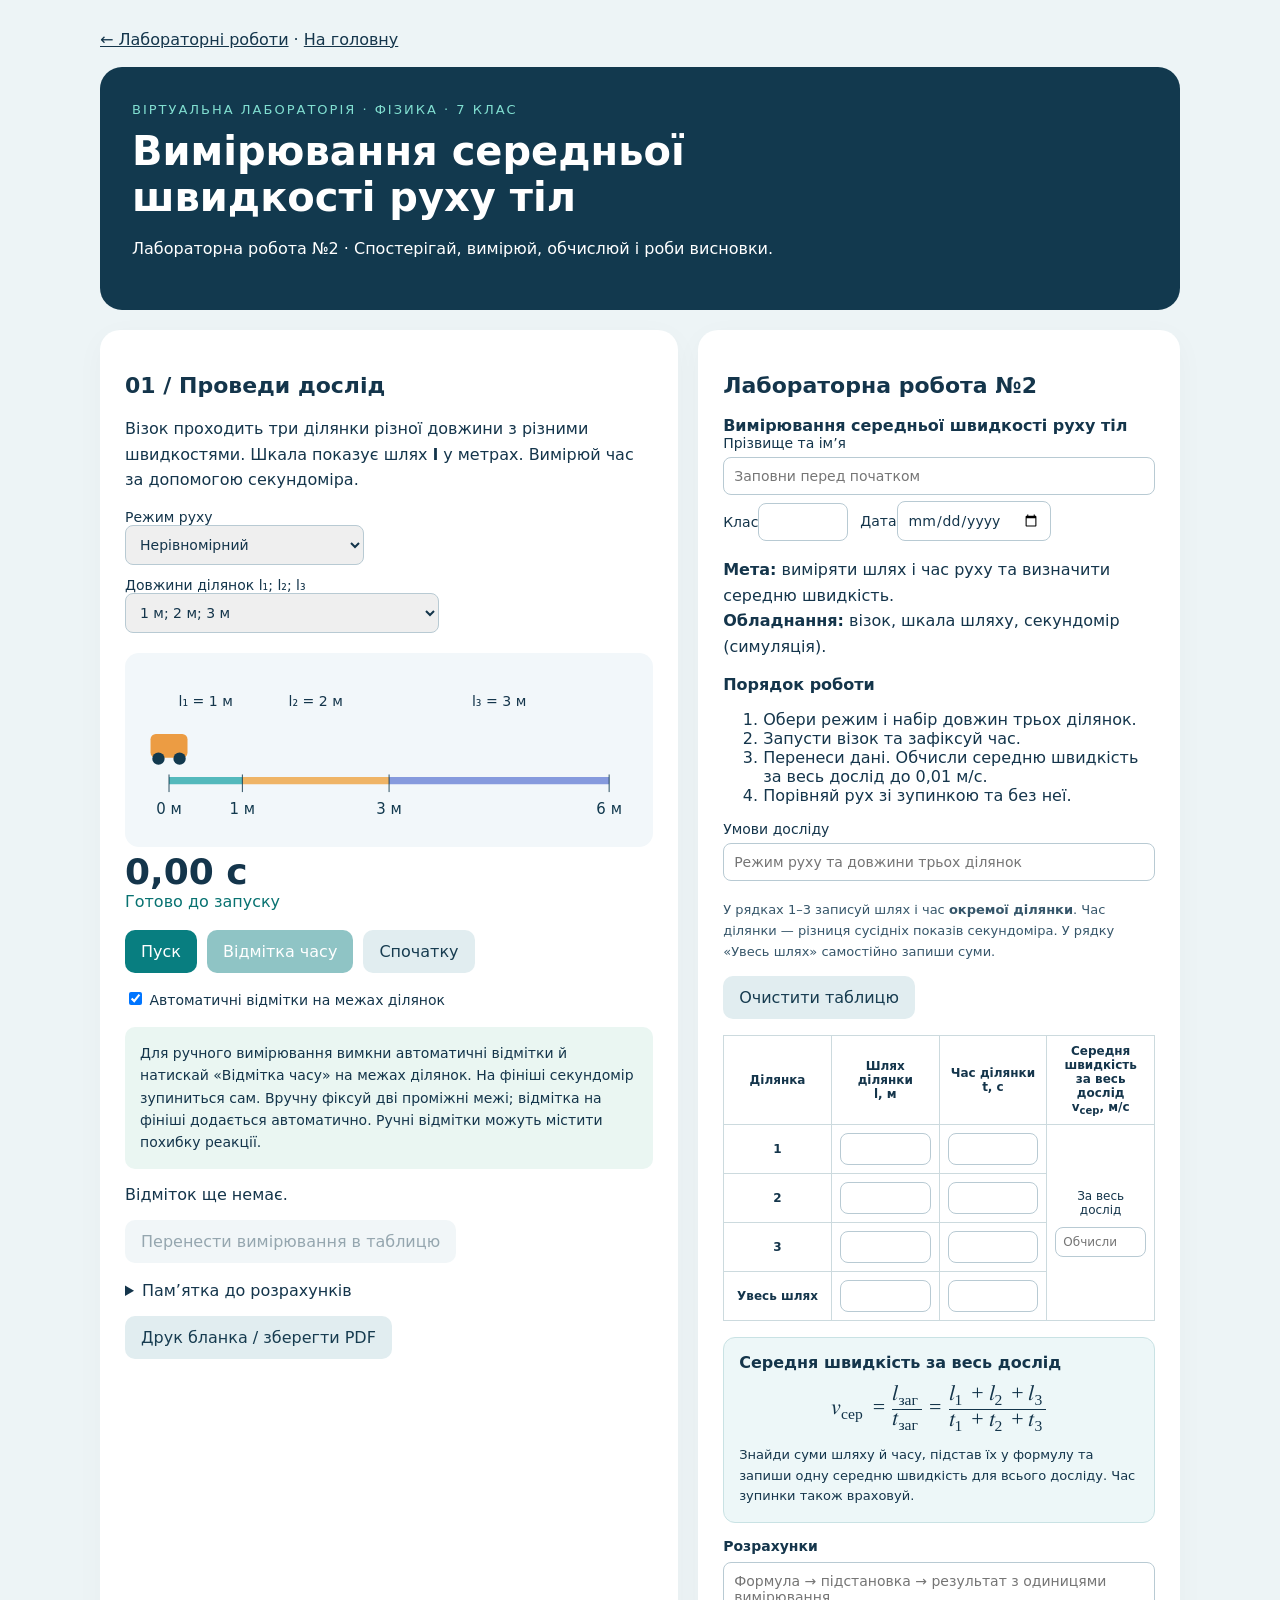
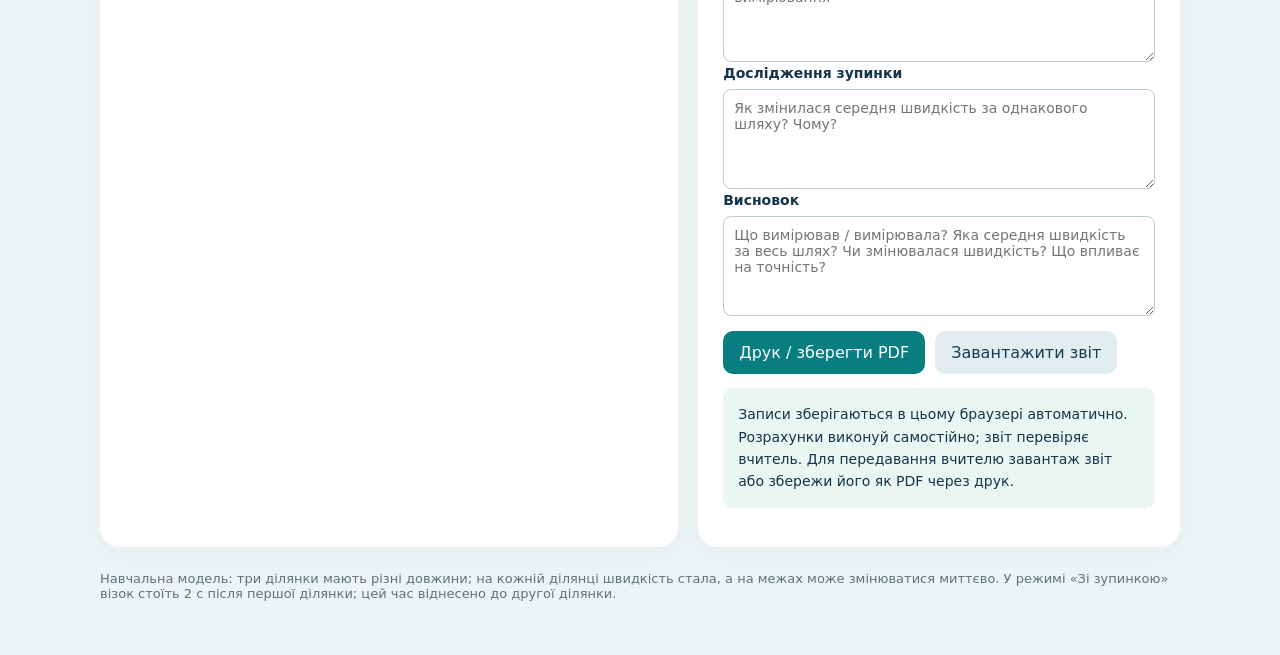
==== commit 1e238fe4: "Add files via upload" ====
--- a/grade7/index.html
+++ b/grade7/index.html
@@ -3,24 +3,25 @@
 
 .measurement-log{overflow-x:auto;margin:16px 0}.measurement-log table{min-width:310px}.measurement-log caption{text-align:left;font-weight:700;margin-bottom:8px}.measurement-log th{font-size:12px;background:#edf7f8}.measurement-log td{font-variant-numeric:tabular-nums}.measurement-help{font-size:13px;color:#36566a}.report-state{margin:14px 0;padding:12px;border-radius:10px;background:#fff3d9;color:#704b0c;font-size:14px;line-height:1.5}.report-state.current{background:#e6f6ef;color:#15553e}[hidden]{display:none!important}@media print{.report-state,.measurement-help{display:none!important}}
 .total-formula{background:#edf7f8;border:1px solid #c9e2e4;padding:15px;border-radius:12px;margin:15px 0}.total-formula math{font-size:22px;margin:14px 0}.total-formula p{font-size:13px;margin-bottom:0}.report td[rowspan]{vertical-align:middle;min-width:105px}.report td[rowspan] label{font-size:12px}.report td[rowspan] input{margin-top:10px}.report table{table-layout:fixed}.report th{font-size:12px;overflow-wrap:anywhere}@media(max-width:500px){.report th,.report td{padding:5px}.report td input{min-width:0}.report th{font-size:11px}.total-formula math{font-size:20px}}
-</style><main><nav class="simulation" style="margin-bottom:18px"><a href="../#grade7" style="color:#14354b">← Лабораторні роботи</a> · <a href="../" style="color:#14354b">На головну</a></nav><header><span class="tag">ВІРТУАЛЬНА ЛАБОРАТОРІЯ · ФІЗИКА · 7 КЛАС</span><h1>Вимірювання середньої<br>швидкості руху тіл</h1><p>Лабораторна робота №2 · Спостерігай, вимірюй, обчислюй і роби висновки.</p></header><div class="grid"><section class="card simulation"><h2>01 / Проведи дослід</h2><p>Візок проходить три однакові ділянки. Шкала показує шлях <b>l</b> у метрах. Вимірюй час за допомогою секундоміра.</p><div class="controls"><label>Режим руху<select id="mode"><option value="uneven">Нерівномірний</option><option value="uniform">Рівномірний</option><option value="stop">Зі зупинкою</option></select></label><label>Довжина ділянки<select id="length"><option value="1">1 м</option><option value="2">2 м</option><option value="3">3 м</option></select></label></div><svg viewBox="0 0 600 220" role="img" aria-label="Візок рухається вздовж шкали шляху"><path d="M50 145H550" stroke="#9db1bc" stroke-width="6"/><g id="ticks"></g><g id="cart" transform="translate(50 120)"><rect x="-21" y="-28" width="42" height="27" rx="6" fill="#ec9c43"/><circle cx="-12" cy="0" r="7" fill="#12394e"/><circle cx="12" cy="0" r="7" fill="#12394e"/></g></svg><div class="clock" id="clock">0,00 с</div><div class="status" id="status" aria-live="polite">Готово до запуску</div><div class="actions"><button id="start">Пуск</button><button id="mark" disabled>Відмітка часу</button><button id="reset" class="secondary">Спочатку</button></div><p><label><input type="checkbox" id="auto" checked> Автоматичні відмітки на межах ділянок</label></p><p class="note">Для ручного вимірювання вимкни автоматичні відмітки й натискай «Відмітка часу» на межах ділянок. На фініші секундомір зупиниться сам. Вручну фіксуй дві проміжні межі; відмітка на фініші додається автоматично. Ручні відмітки можуть містити похибку реакції.</p><div id="log" class="measurement-log" aria-live="polite">Відміток ще немає.</div><button id="transfer" class="secondary" disabled>Перенести вимірювання в таблицю</button><details><summary>Пам’ятка до розрахунків</summary><p>v<sub>сер</sub> = l<sub>заг</sub> / t<sub>заг</sub><br>l<sub>заг</sub> = l₁ + l₂ + l₃<br>t<sub>заг</sub> = t₁ + t₂ + t₃</p><p>Час ділянки — різниця двох сусідніх відміток секундоміра: t₁ = T₁; t₂ = T₂ − T₁; t₃ = T₃ − T₂. Велика T — показ секундоміра від початку руху, мала t — тривалість окремої ділянки. Зупинка входить у час руху. Середнє арифметичне швидкостей ділянок не замінює формулу для всього шляху.</p></details><button class="secondary" style="margin-top:16px" type="button" onclick="document.getElementById('print').click()">Друк бланка / зберегти PDF</button></section><section class="card report"><h2>Лабораторна робота №2</h2><b>Вимірювання середньої швидкості руху тіл</b><label>Прізвище та ім’я<input class="field" id="name" placeholder="Заповни перед початком"></label><div class="controls"><label>Клас<input id="class" size="5"></label><label>Дата<input id="date" type="date"></label></div><p><b>Мета:</b> виміряти шлях і час руху та визначити середню швидкість.<br><b>Обладнання:</b> візок, шкала шляху, секундомір (симуляція).</p><div class="instructions"><b>Порядок роботи</b><ol><li>Обери режим і довжину ділянки.</li><li>Запусти візок та зафіксуй час.</li><li>Перенеси дані. Обчисли середню швидкість за весь дослід до 0,01 м/с.</li><li>Порівняй рух зі зупинкою та без неї.</li></ol></div><p id="report-state" class="report-state" role="status" hidden></p><label>Умови досліду<input id="conditions" class="field" placeholder="Режим руху та довжина ділянки"></label><p class="measurement-help">У рядках 1–3 записуй шлях і час <b>окремої ділянки</b>. Час ділянки — різниця сусідніх показів секундоміра. У рядку «Увесь шлях» самостійно запиши суми.</p><div class="actions simulation"><button id="clear-table" class="secondary" type="button">Очистити таблицю</button></div><table><thead><tr><th>Ділянка</th><th>Шлях ділянки<br>l, м</th><th>Час ділянки<br>t, с</th><th>Середня швидкість<br>за весь дослід<br>v<sub>сер</sub>, м/с</th></tr></thead><tbody id="table"></tbody></table><div class="total-formula"><b>Середня швидкість за весь дослід</b><math display="block" aria-label="Середня швидкість дорівнює загальному шляху, поділеному на загальний час, тобто сумі шляхів трьох ділянок, поділеній на суму їхніх часів"><msub><mi>v</mi><mtext>сер</mtext></msub><mo>=</mo><mfrac><msub><mi>l</mi><mtext>заг</mtext></msub><msub><mi>t</mi><mtext>заг</mtext></msub></mfrac><mo>=</mo><mfrac><mrow><msub><mi>l</mi><mn>1</mn></msub><mo>+</mo><msub><mi>l</mi><mn>2</mn></msub><mo>+</mo><msub><mi>l</mi><mn>3</mn></msub></mrow><mrow><msub><mi>t</mi><mn>1</mn></msub><mo>+</mo><msub><mi>t</mi><mn>2</mn></msub><mo>+</mo><msub><mi>t</mi><mn>3</mn></msub></mrow></mfrac></math><p>Знайди суми шляху й часу, підстав їх у формулу та запиши одну середню швидкість для всього досліду. Час зупинки також враховуй.</p></div><label><b>Розрахунки</b><textarea id="calc" placeholder="Формула → підстановка → результат з одиницями вимірювання"></textarea></label><label><b>Дослідження зупинки</b><textarea id="compare" placeholder="Як змінилася середня швидкість за однакового шляху? Чому?"></textarea></label><label><b>Висновок</b><textarea id="conclusion" placeholder="Що вимірював / вимірювала? Яка середня швидкість за весь шлях? Чи змінювалася швидкість? Що впливає на точність?"></textarea></label><div class="actions"><button id="print">Друк / зберегти PDF</button><button id="download" class="secondary">Завантажити звіт</button></div><p class="note">Записи зберігаються в цьому браузері автоматично. Розрахунки виконуй самостійно; звіт перевіряє вчитель. Для передавання вчителю завантаж звіт або збережи його як PDF через друк.</p></section></div><footer>Навчальна модель: на кожній ділянці швидкість стала, а на межах може змінюватися миттєво. У режимі «Зі зупинкою» візок стоїть 2 с після першої ділянки; цей час віднесено до другої ділянки.</footer></main><script>
+</style><main><nav class="simulation" style="margin-bottom:18px"><a href="../#grade7" style="color:#14354b">← Лабораторні роботи</a> · <a href="../" style="color:#14354b">На головну</a></nav><header><span class="tag">ВІРТУАЛЬНА ЛАБОРАТОРІЯ · ФІЗИКА · 7 КЛАС</span><h1>Вимірювання середньої<br>швидкості руху тіл</h1><p>Лабораторна робота №2 · Спостерігай, вимірюй, обчислюй і роби висновки.</p></header><div class="grid"><section class="card simulation"><h2>01 / Проведи дослід</h2><p>Візок проходить три ділянки різної довжини з різними швидкостями. Шкала показує шлях <b>l</b> у метрах. Вимірюй час за допомогою секундоміра.</p><div class="controls"><label>Режим руху<select id="mode"><option value="uneven">Нерівномірний</option><option value="stop">Зі зупинкою</option></select></label><label>Довжини ділянок l₁; l₂; l₃<select id="length"><option value="1,2,3">1 м; 2 м; 3 м</option><option value="2,1,3">2 м; 1 м; 3 м</option><option value="3,2,1">3 м; 2 м; 1 м</option></select></label></div><svg viewBox="0 0 600 220" role="img" aria-label="Візок рухається вздовж шкали шляху"><path d="M50 145H550" stroke="#9db1bc" stroke-width="6"/><g id="ticks"></g><g id="cart" transform="translate(50 120)"><rect x="-21" y="-28" width="42" height="27" rx="6" fill="#ec9c43"/><circle cx="-12" cy="0" r="7" fill="#12394e"/><circle cx="12" cy="0" r="7" fill="#12394e"/></g></svg><div class="clock" id="clock">0,00 с</div><div class="status" id="status" aria-live="polite">Готово до запуску</div><div class="actions"><button id="start">Пуск</button><button id="mark" disabled>Відмітка часу</button><button id="reset" class="secondary">Спочатку</button></div><p><label><input type="checkbox" id="auto" checked> Автоматичні відмітки на межах ділянок</label></p><p class="note">Для ручного вимірювання вимкни автоматичні відмітки й натискай «Відмітка часу» на межах ділянок. На фініші секундомір зупиниться сам. Вручну фіксуй дві проміжні межі; відмітка на фініші додається автоматично. Ручні відмітки можуть містити похибку реакції.</p><div id="log" class="measurement-log" aria-live="polite">Відміток ще немає.</div><button id="transfer" class="secondary" disabled>Перенести вимірювання в таблицю</button><details><summary>Пам’ятка до розрахунків</summary><p>v<sub>сер</sub> = l<sub>заг</sub> / t<sub>заг</sub><br>l<sub>заг</sub> = l₁ + l₂ + l₃<br>t<sub>заг</sub> = t₁ + t₂ + t₃</p><p>Час ділянки — різниця двох сусідніх відміток секундоміра: t₁ = T₁; t₂ = T₂ − T₁; t₃ = T₃ − T₂. Велика T — показ секундоміра від початку руху, мала t — тривалість окремої ділянки. Зупинка входить у час руху. Середнє арифметичне швидкостей ділянок не замінює формулу для всього шляху.</p></details><button class="secondary" style="margin-top:16px" type="button" onclick="document.getElementById('print').click()">Друк бланка / зберегти PDF</button></section><section class="card report"><h2>Лабораторна робота №2</h2><b>Вимірювання середньої швидкості руху тіл</b><label>Прізвище та ім’я<input class="field" id="name" placeholder="Заповни перед початком"></label><div class="controls"><label>Клас<input id="class" size="5"></label><label>Дата<input id="date" type="date"></label></div><p><b>Мета:</b> виміряти шлях і час руху та визначити середню швидкість.<br><b>Обладнання:</b> візок, шкала шляху, секундомір (симуляція).</p><div class="instructions"><b>Порядок роботи</b><ol><li>Обери режим і набір довжин трьох ділянок.</li><li>Запусти візок та зафіксуй час.</li><li>Перенеси дані. Обчисли середню швидкість за весь дослід до 0,01 м/с.</li><li>Порівняй рух зі зупинкою та без неї.</li></ol></div><p id="report-state" class="report-state" role="status" hidden></p><label>Умови досліду<input id="conditions" class="field" placeholder="Режим руху та довжини трьох ділянок"></label><p class="measurement-help">У рядках 1–3 записуй шлях і час <b>окремої ділянки</b>. Час ділянки — різниця сусідніх показів секундоміра. У рядку «Увесь шлях» самостійно запиши суми.</p><div class="actions simulation"><button id="clear-table" class="secondary" type="button">Очистити таблицю</button></div><table><thead><tr><th>Ділянка</th><th>Шлях ділянки<br>l, м</th><th>Час ділянки<br>t, с</th><th>Середня швидкість<br>за весь дослід<br>v<sub>сер</sub>, м/с</th></tr></thead><tbody id="table"></tbody></table><div class="total-formula"><b>Середня швидкість за весь дослід</b><math display="block" aria-label="Середня швидкість дорівнює загальному шляху, поділеному на загальний час, тобто сумі шляхів трьох ділянок, поділеній на суму їхніх часів"><msub><mi>v</mi><mtext>сер</mtext></msub><mo>=</mo><mfrac><msub><mi>l</mi><mtext>заг</mtext></msub><msub><mi>t</mi><mtext>заг</mtext></msub></mfrac><mo>=</mo><mfrac><mrow><msub><mi>l</mi><mn>1</mn></msub><mo>+</mo><msub><mi>l</mi><mn>2</mn></msub><mo>+</mo><msub><mi>l</mi><mn>3</mn></msub></mrow><mrow><msub><mi>t</mi><mn>1</mn></msub><mo>+</mo><msub><mi>t</mi><mn>2</mn></msub><mo>+</mo><msub><mi>t</mi><mn>3</mn></msub></mrow></mfrac></math><p>Знайди суми шляху й часу, підстав їх у формулу та запиши одну середню швидкість для всього досліду. Час зупинки також враховуй.</p></div><label><b>Розрахунки</b><textarea id="calc" placeholder="Формула → підстановка → результат з одиницями вимірювання"></textarea></label><label><b>Дослідження зупинки</b><textarea id="compare" placeholder="Як змінилася середня швидкість за однакового шляху? Чому?"></textarea></label><label><b>Висновок</b><textarea id="conclusion" placeholder="Що вимірював / вимірювала? Яка середня швидкість за весь шлях? Чи змінювалася швидкість? Що впливає на точність?"></textarea></label><div class="actions"><button id="print">Друк / зберегти PDF</button><button id="download" class="secondary">Завантажити звіт</button></div><p class="note">Записи зберігаються в цьому браузері автоматично. Розрахунки виконуй самостійно; звіт перевіряє вчитель. Для передавання вчителю завантаж звіт або збережи його як PDF через друк.</p></section></div><footer>Навчальна модель: три ділянки мають різні довжини; на кожній ділянці швидкість стала, а на межах може змінюватися миттєво. У режимі «Зі зупинкою» візок стоїть 2 с після першої ділянки; цей час віднесено до другої ділянки.</footer></main><script>
 const $=id=>document.getElementById(id),fmt=x=>x.toFixed(2).replace('.',',');let running=false,elapsed=0,last=0,marks=[],passed=0,done=false,config;const fields=['name','class','date','conditions','calc','compare','conclusion'];
 for(let i=0;i<4;i++){const tr=document.createElement('tr');tr.innerHTML='<th scope="row">'+(['1','2','3','Увесь шлях'][i])+'</th>'+['l','t'].map(k=>'<td><input aria-label="'+(k==='l'?'Шлях':'Час')+' — '+(i===3?'увесь дослід':'ділянка '+(i+1))+'" inputmode="decimal" id="'+k+i+'"></td>').join('')+(i===0?'<td rowspan="4"><label>За весь дослід<input aria-label="Середня швидкість за весь дослід, м/с" inputmode="decimal" id="v3" placeholder="Обчисли"></label></td>':'');$('table').append(tr);fields.push('l'+i,'t'+i)}fields.push('v3');
 try{const saved=JSON.parse(localStorage.getItem('speedLab2')||'{}');fields.forEach(id=>{if(saved[id]!==undefined)$(id).value=saved[id]})}catch{}document.addEventListener('input',()=>{try{localStorage.setItem('speedLab2',JSON.stringify(Object.fromEntries(fields.map(id=>[id,$(id).value]))))}catch{}});
-function drawScale(){const L=Number($('length').value);$('ticks').innerHTML=[0,1,2,3].map(i=>'<path d="M'+(50+i*500/3)+' 140v18" stroke="#12394e"/><text x="'+(50+i*500/3)+'" y="183" text-anchor="middle" fill="#12394e" font-size="17">'+(i*L)+' м</text>').join('')}
-function setup(){let L=Number($('length').value),m=$('mode').value;let speeds=m==='uniform'?[.6,.6,.6]:[.4,.8,.5];let times=speeds.map(v=>L/v);if(m==='stop')times[1]+=2;return {L,m,times,bounds:[times[0],times[0]+times[1],times.reduce((a,b)=>a+b,0)]}}
+function drawScale(){const c=setup(),colors=['#54b9bc','#efb466','#869add'];$('ticks').innerHTML=c.lengths.map((L,i)=>{const x=50+500*c.positions[i]/c.total,w=500*L/c.total;return '<path d="M'+x+' 145h'+w+'" stroke="'+colors[i]+'" stroke-width="8"/><text x="'+(x+w/2)+'" y="60" text-anchor="middle" fill="#14354b" font-size="16">l'+['₁','₂','₃'][i]+' = '+L+' м</text>'}).join('')+c.positions.map(d=>'<path d="M'+(50+500*d/c.total)+' 138v20" stroke="#12394e"/><text x="'+(50+500*d/c.total)+'" y="183" text-anchor="middle" fill="#12394e" font-size="17">'+d+' м</text>').join('')}
+function setup(){const lengths=$('length').value.split(',').map(Number),m=$('mode').value,speeds=[.4,.8,.5],times=lengths.map((L,i)=>L/speeds[i]);if(m==='stop')times[1]+=2;const positions=[0];lengths.forEach(L=>positions.push(positions.at(-1)+L));return {lengths,total:positions[3],positions,m,times,bounds:[times[0],times[0]+times[1],times.reduce((a,b)=>a+b,0)]}}
+
 function hasMeasurements(){return ['conditions','v3',...Array.from({length:4},(_,i)=>['l'+i,'t'+i]).flat()].some(id=>$(id).value.trim())}
 function reportState(current=false){const el=$('report-state');el.hidden=!hasMeasurements();el.className='report-state'+(current?' current':'');el.textContent=current?'Вимірювання цього досліду перенесено. Загальний шлях, загальний час і середню швидкість за весь дослід обчисли самостійно.':'У таблиці є попередні або власноруч введені записи. Вони не оновлюються під час запуску нового досліду. Після фінішу натисни «Перенести вимірювання в таблицю».'}
-function log(){ const rows=marks.map((m,i)=>'<tr><td>'+(i+1)+'</td><td>'+fmt(config.L)+'</td><td>'+fmt(m)+'</td><td><b>'+fmt(m-(marks[i-1]||0))+'</b></td></tr>').join('');
+function log(){ const rows=marks.map((m,i)=>'<tr><td>'+(i+1)+'</td><td>'+fmt(config.lengths[i])+'</td><td>'+fmt(m)+'</td><td><b>'+fmt(m-(marks[i-1]||0))+'</b></td></tr>').join('');
 $('log').innerHTML='<table><caption>Вимірювання поточного досліду</caption><thead><tr><th>Ділянка</th><th>Шлях ділянки<br>l, м</th><th>Секундомір від початку<br>T, с</th><th>Час ділянки<br>t, с</th></tr></thead><tbody>'+rows+'</tbody></table><p class="measurement-help">У таблицю праворуч переносяться <b>шлях ділянки l</b> та <b>час ділянки t</b>. Покази секундоміра T накопичуються від початку руху.</p>';
 $('transfer').disabled=!done||marks.length!==3;
 if(!$('auto').checked&&marks.length>=2)$('mark').disabled=true;
 }
 function mark(t){if(marks.length<3&&(!marks.length||t>marks.at(-1))){marks.push(Math.round(t*100)/100);log()}}
 function reset(){running=false;done=false;elapsed=0;marks=[];passed=0;$('clock').textContent='0,00 с';$('cart').setAttribute('transform','translate(50 120)');$('status').textContent='Готово до запуску';$('log').textContent='Відміток ще немає.';$('start').disabled=false;$('mark').disabled=true;$('transfer').disabled=true;$('mode').disabled=false;$('length').disabled=false;$('auto').disabled=false;drawScale();reportState()}
-function tick(now){if(!running)return;elapsed=Math.min(config.bounds[2],elapsed+(now-last)/1000);last=now;while(passed<3&&elapsed>=config.bounds[passed]){if($('auto').checked)mark(config.bounds[passed]);passed++}let x;if(elapsed<config.bounds[0])x=config.L*elapsed/config.times[0];else if(elapsed<config.bounds[1]){let dt=elapsed-config.bounds[0],moving=config.times[1]-(config.m==='stop'?2:0);x=config.L+config.L*Math.max(0,dt-(config.m==='stop'?2:0))/moving}else x=2*config.L+config.L*(elapsed-config.bounds[1])/config.times[2];$('cart').setAttribute('transform','translate('+(50+500*x/(3*config.L))+' 120)');$('clock').textContent=fmt(elapsed)+' с';$('status').textContent=config.m==='stop'&&elapsed>=config.bounds[0]&&elapsed<config.bounds[0]+2?'Зупинка · секундомір продовжує відлік':'Рух триває';if(elapsed>=config.bounds[2]){running=false;done=true;if(!$('auto').checked&&marks.length===2)mark(config.bounds[2]);$('mark').disabled=true;$('status').textContent='Фініш! '+(marks.length===3?'Перенеси вимірювання.':'Потрібні три відмітки. Повтори дослід.')}else requestAnimationFrame(tick);if(done)log()}
+function tick(now){if(!running)return;elapsed=Math.min(config.bounds[2],elapsed+(now-last)/1000);last=now;while(passed<3&&elapsed>=config.bounds[passed]){if($('auto').checked)mark(config.bounds[passed]);passed++}let x;if(elapsed<config.bounds[0])x=config.lengths[0]*elapsed/config.times[0];else if(elapsed<config.bounds[1]){let dt=elapsed-config.bounds[0],moving=config.times[1]-(config.m==='stop'?2:0);x=config.positions[1]+config.lengths[1]*Math.max(0,dt-(config.m==='stop'?2:0))/moving}else x=config.positions[2]+config.lengths[2]*(elapsed-config.bounds[1])/config.times[2];$('cart').setAttribute('transform','translate('+(50+500*x/config.total)+' 120)');$('clock').textContent=fmt(elapsed)+' с';$('status').textContent=config.m==='stop'&&elapsed>=config.bounds[0]&&elapsed<config.bounds[0]+2?'Зупинка · секундомір продовжує відлік':'Рух триває';if(elapsed>=config.bounds[2]){running=false;done=true;if(!$('auto').checked&&marks.length===2)mark(config.bounds[2]);$('mark').disabled=true;$('status').textContent='Фініш! '+(marks.length===3?'Перенеси вимірювання.':'Потрібні три відмітки. Повтори дослід.')}else requestAnimationFrame(tick);if(done)log()}
 $('start').onclick=()=>{config=setup();reportState();running=true;$('start').disabled=true;$('mode').disabled=true;$('length').disabled=true;$('auto').disabled=true;$('mark').disabled=$('auto').checked;last=performance.now();requestAnimationFrame(tick)};$('mark').onclick=()=>{if(running&&!$('auto').checked&&marks.length<2)mark(elapsed)};$('reset').onclick=reset;$('length').onchange=reset;$('mode').onchange=reset;
-$('transfer').onclick=()=>{if(!done||marks.length!==3)return;for(let i=0;i<3;i++){$('l'+i).value=fmt(config.L);$('t'+i).value=fmt(marks[i]-(marks[i-1]||0));}['l3','t3','v3'].forEach(id=>$(id).value='');$('conditions').value=$('mode').selectedOptions[0].text+'; ділянка '+config.L+' м';document.dispatchEvent(new Event('input'));reportState(true)};
+$('transfer').onclick=()=>{if(!done||marks.length!==3)return;for(let i=0;i<3;i++){$('l'+i).value=fmt(config.lengths[i]);$('t'+i).value=fmt(marks[i]-(marks[i-1]||0));}['l3','t3','v3'].forEach(id=>$(id).value='');$('conditions').value=$('mode').selectedOptions[0].text+'; l₁ = '+config.lengths[0]+' м; l₂ = '+config.lengths[1]+' м; l₃ = '+config.lengths[2]+' м';document.dispatchEvent(new Event('input'));reportState(true)};
 $('clear-table').onclick=()=>{for(let i=0;i<4;i++)for(const key of ['l','t'])$(key+i).value='';$('v3').value='';$('conditions').value='';document.dispatchEvent(new Event('input'));const notice=$('report-state');notice.hidden=false;notice.className='report-state current';notice.textContent='Таблицю очищено. Проведи новий дослід або повторно перенеси поточні вимірювання.'};
 $('print').onclick=()=>{document.querySelectorAll('textarea').forEach(el=>{el.style.height='auto';el.style.height=(el.scrollHeight+8)+'px'});window.print()};$('download').onclick=()=>{const rows=[0,1,2,3].map(i=>(i===3?'Увесь шлях':'Ділянка '+(i+1))+': l = '+$('l'+i).value+' м; t = '+$('t'+i).value+' с'+(i===3?'; vсер за весь дослід = '+$('v3').value+' м/с':''));const text='Лабораторна робота №2\nВимірювання середньої швидкості руху тіл\n\n'+fields.slice(0,4).map(id=>({name:'Учень / учениця',class:'Клас',date:'Дата',conditions:'Умови'})[id]+': '+$(id).value).join('\n')+'\n\n'+rows.join('\n')+'\n\nРозрахунки\n'+$('calc').value+'\n\nДослідження зупинки\n'+$('compare').value+'\n\nВисновок\n'+$('conclusion').value;const u=URL.createObjectURL(new Blob(['\ufeff'+text],{type:'text/plain;charset=utf-8'}));const a=document.createElement('a');a.href=u;a.download='Лабораторна-2-звіт.txt';a.click();setTimeout(()=>URL.revokeObjectURL(u),1000)};drawScale();reportState();
 </script></html>
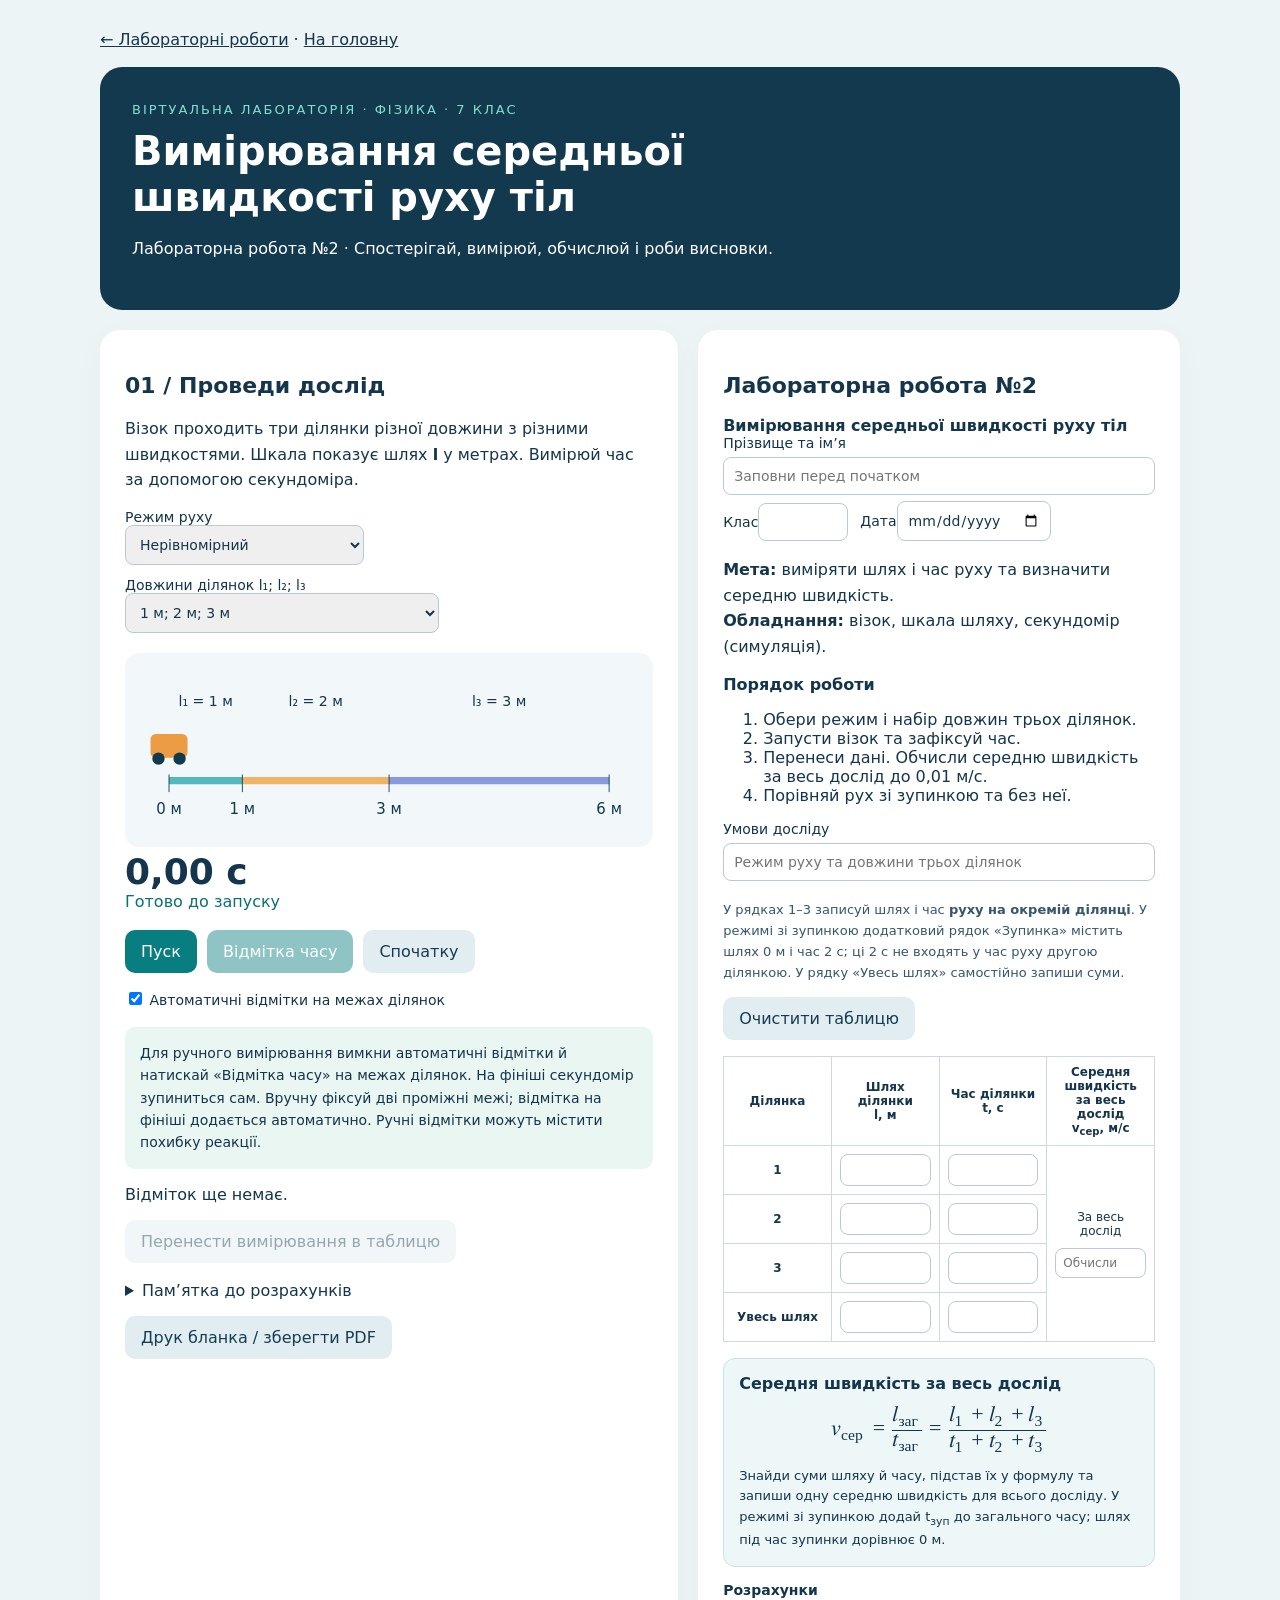
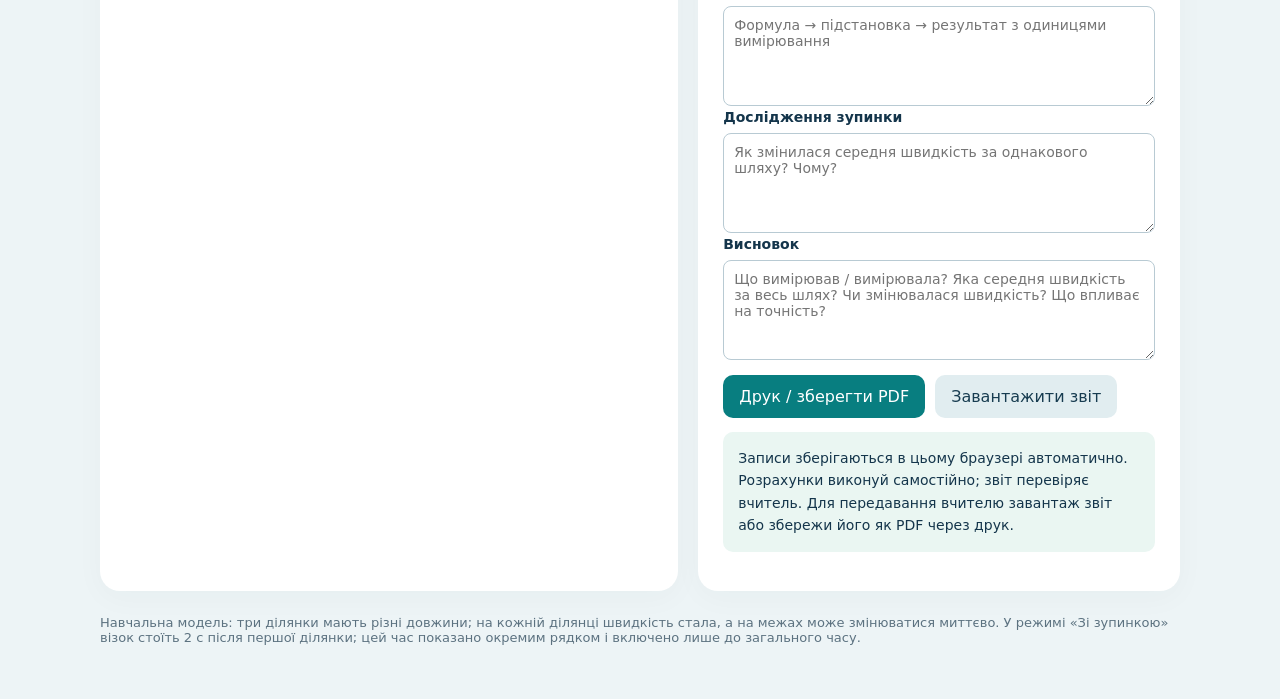
==== commit 5a6aa823: "Add files via upload" ====
--- a/grade7/index.html
+++ b/grade7/index.html
@@ -3,25 +3,35 @@
 
 .measurement-log{overflow-x:auto;margin:16px 0}.measurement-log table{min-width:310px}.measurement-log caption{text-align:left;font-weight:700;margin-bottom:8px}.measurement-log th{font-size:12px;background:#edf7f8}.measurement-log td{font-variant-numeric:tabular-nums}.measurement-help{font-size:13px;color:#36566a}.report-state{margin:14px 0;padding:12px;border-radius:10px;background:#fff3d9;color:#704b0c;font-size:14px;line-height:1.5}.report-state.current{background:#e6f6ef;color:#15553e}[hidden]{display:none!important}@media print{.report-state,.measurement-help{display:none!important}}
 .total-formula{background:#edf7f8;border:1px solid #c9e2e4;padding:15px;border-radius:12px;margin:15px 0}.total-formula math{font-size:22px;margin:14px 0}.total-formula p{font-size:13px;margin-bottom:0}.report td[rowspan]{vertical-align:middle;min-width:105px}.report td[rowspan] label{font-size:12px}.report td[rowspan] input{margin-top:10px}.report table{table-layout:fixed}.report th{font-size:12px;overflow-wrap:anywhere}@media(max-width:500px){.report th,.report td{padding:5px}.report td input{min-width:0}.report th{font-size:11px}.total-formula math{font-size:20px}}
-</style><main><nav class="simulation" style="margin-bottom:18px"><a href="../#grade7" style="color:#14354b">← Лабораторні роботи</a> · <a href="../" style="color:#14354b">На головну</a></nav><header><span class="tag">ВІРТУАЛЬНА ЛАБОРАТОРІЯ · ФІЗИКА · 7 КЛАС</span><h1>Вимірювання середньої<br>швидкості руху тіл</h1><p>Лабораторна робота №2 · Спостерігай, вимірюй, обчислюй і роби висновки.</p></header><div class="grid"><section class="card simulation"><h2>01 / Проведи дослід</h2><p>Візок проходить три ділянки різної довжини з різними швидкостями. Шкала показує шлях <b>l</b> у метрах. Вимірюй час за допомогою секундоміра.</p><div class="controls"><label>Режим руху<select id="mode"><option value="uneven">Нерівномірний</option><option value="stop">Зі зупинкою</option></select></label><label>Довжини ділянок l₁; l₂; l₃<select id="length"><option value="1,2,3">1 м; 2 м; 3 м</option><option value="2,1,3">2 м; 1 м; 3 м</option><option value="3,2,1">3 м; 2 м; 1 м</option></select></label></div><svg viewBox="0 0 600 220" role="img" aria-label="Візок рухається вздовж шкали шляху"><path d="M50 145H550" stroke="#9db1bc" stroke-width="6"/><g id="ticks"></g><g id="cart" transform="translate(50 120)"><rect x="-21" y="-28" width="42" height="27" rx="6" fill="#ec9c43"/><circle cx="-12" cy="0" r="7" fill="#12394e"/><circle cx="12" cy="0" r="7" fill="#12394e"/></g></svg><div class="clock" id="clock">0,00 с</div><div class="status" id="status" aria-live="polite">Готово до запуску</div><div class="actions"><button id="start">Пуск</button><button id="mark" disabled>Відмітка часу</button><button id="reset" class="secondary">Спочатку</button></div><p><label><input type="checkbox" id="auto" checked> Автоматичні відмітки на межах ділянок</label></p><p class="note">Для ручного вимірювання вимкни автоматичні відмітки й натискай «Відмітка часу» на межах ділянок. На фініші секундомір зупиниться сам. Вручну фіксуй дві проміжні межі; відмітка на фініші додається автоматично. Ручні відмітки можуть містити похибку реакції.</p><div id="log" class="measurement-log" aria-live="polite">Відміток ще немає.</div><button id="transfer" class="secondary" disabled>Перенести вимірювання в таблицю</button><details><summary>Пам’ятка до розрахунків</summary><p>v<sub>сер</sub> = l<sub>заг</sub> / t<sub>заг</sub><br>l<sub>заг</sub> = l₁ + l₂ + l₃<br>t<sub>заг</sub> = t₁ + t₂ + t₃</p><p>Час ділянки — різниця двох сусідніх відміток секундоміра: t₁ = T₁; t₂ = T₂ − T₁; t₃ = T₃ − T₂. Велика T — показ секундоміра від початку руху, мала t — тривалість окремої ділянки. Зупинка входить у час руху. Середнє арифметичне швидкостей ділянок не замінює формулу для всього шляху.</p></details><button class="secondary" style="margin-top:16px" type="button" onclick="document.getElementById('print').click()">Друк бланка / зберегти PDF</button></section><section class="card report"><h2>Лабораторна робота №2</h2><b>Вимірювання середньої швидкості руху тіл</b><label>Прізвище та ім’я<input class="field" id="name" placeholder="Заповни перед початком"></label><div class="controls"><label>Клас<input id="class" size="5"></label><label>Дата<input id="date" type="date"></label></div><p><b>Мета:</b> виміряти шлях і час руху та визначити середню швидкість.<br><b>Обладнання:</b> візок, шкала шляху, секундомір (симуляція).</p><div class="instructions"><b>Порядок роботи</b><ol><li>Обери режим і набір довжин трьох ділянок.</li><li>Запусти візок та зафіксуй час.</li><li>Перенеси дані. Обчисли середню швидкість за весь дослід до 0,01 м/с.</li><li>Порівняй рух зі зупинкою та без неї.</li></ol></div><p id="report-state" class="report-state" role="status" hidden></p><label>Умови досліду<input id="conditions" class="field" placeholder="Режим руху та довжини трьох ділянок"></label><p class="measurement-help">У рядках 1–3 записуй шлях і час <b>окремої ділянки</b>. Час ділянки — різниця сусідніх показів секундоміра. У рядку «Увесь шлях» самостійно запиши суми.</p><div class="actions simulation"><button id="clear-table" class="secondary" type="button">Очистити таблицю</button></div><table><thead><tr><th>Ділянка</th><th>Шлях ділянки<br>l, м</th><th>Час ділянки<br>t, с</th><th>Середня швидкість<br>за весь дослід<br>v<sub>сер</sub>, м/с</th></tr></thead><tbody id="table"></tbody></table><div class="total-formula"><b>Середня швидкість за весь дослід</b><math display="block" aria-label="Середня швидкість дорівнює загальному шляху, поділеному на загальний час, тобто сумі шляхів трьох ділянок, поділеній на суму їхніх часів"><msub><mi>v</mi><mtext>сер</mtext></msub><mo>=</mo><mfrac><msub><mi>l</mi><mtext>заг</mtext></msub><msub><mi>t</mi><mtext>заг</mtext></msub></mfrac><mo>=</mo><mfrac><mrow><msub><mi>l</mi><mn>1</mn></msub><mo>+</mo><msub><mi>l</mi><mn>2</mn></msub><mo>+</mo><msub><mi>l</mi><mn>3</mn></msub></mrow><mrow><msub><mi>t</mi><mn>1</mn></msub><mo>+</mo><msub><mi>t</mi><mn>2</mn></msub><mo>+</mo><msub><mi>t</mi><mn>3</mn></msub></mrow></mfrac></math><p>Знайди суми шляху й часу, підстав їх у формулу та запиши одну середню швидкість для всього досліду. Час зупинки також враховуй.</p></div><label><b>Розрахунки</b><textarea id="calc" placeholder="Формула → підстановка → результат з одиницями вимірювання"></textarea></label><label><b>Дослідження зупинки</b><textarea id="compare" placeholder="Як змінилася середня швидкість за однакового шляху? Чому?"></textarea></label><label><b>Висновок</b><textarea id="conclusion" placeholder="Що вимірював / вимірювала? Яка середня швидкість за весь шлях? Чи змінювалася швидкість? Що впливає на точність?"></textarea></label><div class="actions"><button id="print">Друк / зберегти PDF</button><button id="download" class="secondary">Завантажити звіт</button></div><p class="note">Записи зберігаються в цьому браузері автоматично. Розрахунки виконуй самостійно; звіт перевіряє вчитель. Для передавання вчителю завантаж звіт або збережи його як PDF через друк.</p></section></div><footer>Навчальна модель: три ділянки мають різні довжини; на кожній ділянці швидкість стала, а на межах може змінюватися миттєво. У режимі «Зі зупинкою» візок стоїть 2 с після першої ділянки; цей час віднесено до другої ділянки.</footer></main><script>
+</style><main><nav class="simulation" style="margin-bottom:18px"><a href="../#grade7" style="color:#14354b">← Лабораторні роботи</a> · <a href="../" style="color:#14354b">На головну</a></nav><header><span class="tag">ВІРТУАЛЬНА ЛАБОРАТОРІЯ · ФІЗИКА · 7 КЛАС</span><h1>Вимірювання середньої<br>швидкості руху тіл</h1><p>Лабораторна робота №2 · Спостерігай, вимірюй, обчислюй і роби висновки.</p></header><div class="grid"><section class="card simulation"><h2>01 / Проведи дослід</h2><p>Візок проходить три ділянки різної довжини з різними швидкостями. Шкала показує шлях <b>l</b> у метрах. Вимірюй час за допомогою секундоміра.</p><div class="controls"><label>Режим руху<select id="mode"><option value="uneven">Нерівномірний</option><option value="stop">Зі зупинкою</option></select></label><label>Довжини ділянок l₁; l₂; l₃<select id="length"><option value="1,2,3">1 м; 2 м; 3 м</option><option value="2,1,3">2 м; 1 м; 3 м</option><option value="3,2,1">3 м; 2 м; 1 м</option></select></label></div><svg viewBox="0 0 600 220" role="img" aria-label="Візок рухається вздовж шкали шляху"><path d="M50 145H550" stroke="#9db1bc" stroke-width="6"/><g id="ticks"></g><g id="cart" transform="translate(50 120)"><rect x="-21" y="-28" width="42" height="27" rx="6" fill="#ec9c43"/><circle cx="-12" cy="0" r="7" fill="#12394e"/><circle cx="12" cy="0" r="7" fill="#12394e"/></g></svg><div class="clock" id="clock">0,00 с</div><div class="status" id="status" aria-live="polite">Готово до запуску</div><div class="actions"><button id="start">Пуск</button><button id="mark" disabled>Відмітка часу</button><button id="reset" class="secondary">Спочатку</button></div><p><label><input type="checkbox" id="auto" checked> Автоматичні відмітки на межах ділянок</label></p><p class="note">Для ручного вимірювання вимкни автоматичні відмітки й натискай «Відмітка часу» на межах ділянок. На фініші секундомір зупиниться сам. Вручну фіксуй дві проміжні межі; відмітка на фініші додається автоматично. Ручні відмітки можуть містити похибку реакції.</p><div id="log" class="measurement-log" aria-live="polite">Відміток ще немає.</div><button id="transfer" class="secondary" disabled>Перенести вимірювання в таблицю</button><details><summary>Пам’ятка до розрахунків</summary><p>v<sub>сер</sub> = l<sub>заг</sub> / t<sub>заг</sub><br>l<sub>заг</sub> = l₁ + l₂ + l₃<br>t<sub>заг</sub> = t₁ + t₂ + t₃ (зі зупинкою: + t<sub>зуп</sub>)</p><p>Час ділянки — різниця двох сусідніх відміток секундоміра: t₁ = T₁; t₂ = T₂ − T₁ (зі зупинкою: t₂ = T₂ − T₁ − tзуп); t₃ = T₃ − T₂. Велика T — показ секундоміра від початку руху, мала t — тривалість окремої ділянки. Час зупинки входить у загальний час досліду. Середнє арифметичне швидкостей ділянок не замінює формулу для всього шляху.</p></details><button class="secondary" style="margin-top:16px" type="button" onclick="document.getElementById('print').click()">Друк бланка / зберегти PDF</button></section><section class="card report"><h2>Лабораторна робота №2</h2><b>Вимірювання середньої швидкості руху тіл</b><label>Прізвище та ім’я<input class="field" id="name" placeholder="Заповни перед початком"></label><div class="controls"><label>Клас<input id="class" size="5"></label><label>Дата<input id="date" type="date"></label></div><p><b>Мета:</b> виміряти шлях і час руху та визначити середню швидкість.<br><b>Обладнання:</b> візок, шкала шляху, секундомір (симуляція).</p><div class="instructions"><b>Порядок роботи</b><ol><li>Обери режим і набір довжин трьох ділянок.</li><li>Запусти візок та зафіксуй час.</li><li>Перенеси дані. Обчисли середню швидкість за весь дослід до 0,01 м/с.</li><li>Порівняй рух зі зупинкою та без неї.</li></ol></div><p id="report-state" class="report-state" role="status" hidden></p><label>Умови досліду<input id="conditions" class="field" placeholder="Режим руху та довжини трьох ділянок"></label><p class="measurement-help">У рядках 1–3 записуй шлях і час <b>руху на окремій ділянці</b>. У режимі зі зупинкою додатковий рядок «Зупинка» містить шлях 0 м і час 2 с; ці 2 с не входять у час руху другою ділянкою. У рядку «Увесь шлях» самостійно запиши суми.</p><div class="actions simulation"><button id="clear-table" class="secondary" type="button">Очистити таблицю</button></div><table><thead><tr><th>Ділянка</th><th>Шлях ділянки<br>l, м</th><th>Час ділянки<br>t, с</th><th>Середня швидкість<br>за весь дослід<br>v<sub>сер</sub>, м/с</th></tr></thead><tbody id="table"></tbody></table><div class="total-formula"><b>Середня швидкість за весь дослід</b><math id="normal-formula" display="block" aria-label="Середня швидкість дорівнює загальному шляху, поділеному на загальний час, тобто сумі шляхів трьох ділянок, поділеній на суму їхніх часів"><msub><mi>v</mi><mtext>сер</mtext></msub><mo>=</mo><mfrac><msub><mi>l</mi><mtext>заг</mtext></msub><msub><mi>t</mi><mtext>заг</mtext></msub></mfrac><mo>=</mo><mfrac><mrow><msub><mi>l</mi><mn>1</mn></msub><mo>+</mo><msub><mi>l</mi><mn>2</mn></msub><mo>+</mo><msub><mi>l</mi><mn>3</mn></msub></mrow><mrow><msub><mi>t</mi><mn>1</mn></msub><mo>+</mo><msub><mi>t</mi><mn>2</mn></msub><mo>+</mo><msub><mi>t</mi><mn>3</mn></msub></mrow></mfrac></math><math id="stop-formula" hidden display="block" aria-label="Середня швидкість дорівнює загальному шляху, поділеному на загальний час, тобто сумі шляхів трьох ділянок, поділеній на суму їхніх часів і часу зупинки"><msub><mi>v</mi><mtext>сер</mtext></msub><mo>=</mo><mfrac><msub><mi>l</mi><mtext>заг</mtext></msub><msub><mi>t</mi><mtext>заг</mtext></msub></mfrac><mo>=</mo><mfrac><mrow><msub><mi>l</mi><mn>1</mn></msub><mo>+</mo><msub><mi>l</mi><mn>2</mn></msub><mo>+</mo><msub><mi>l</mi><mn>3</mn></msub></mrow><mrow><msub><mi>t</mi><mn>1</mn></msub><mo>+</mo><msub><mi>t</mi><mn>2</mn></msub><mo>+</mo><msub><mi>t</mi><mn>3</mn></msub><mo>+</mo><msub><mi>t</mi><mtext>зуп</mtext></msub></mrow></mfrac></math><p>Знайди суми шляху й часу, підстав їх у формулу та запиши одну середню швидкість для всього досліду. У режимі зі зупинкою додай t<sub>зуп</sub> до загального часу; шлях під час зупинки дорівнює 0 м.</p></div><label><b>Розрахунки</b><textarea id="calc" placeholder="Формула → підстановка → результат з одиницями вимірювання"></textarea></label><label><b>Дослідження зупинки</b><textarea id="compare" placeholder="Як змінилася середня швидкість за однакового шляху? Чому?"></textarea></label><label><b>Висновок</b><textarea id="conclusion" placeholder="Що вимірював / вимірювала? Яка середня швидкість за весь шлях? Чи змінювалася швидкість? Що впливає на точність?"></textarea></label><div class="actions"><button id="print">Друк / зберегти PDF</button><button id="download" class="secondary">Завантажити звіт</button></div><p class="note">Записи зберігаються в цьому браузері автоматично. Розрахунки виконуй самостійно; звіт перевіряє вчитель. Для передавання вчителю завантаж звіт або збережи його як PDF через друк.</p></section></div><footer>Навчальна модель: три ділянки мають різні довжини; на кожній ділянці швидкість стала, а на межах може змінюватися миттєво. У режимі «Зі зупинкою» візок стоїть 2 с після першої ділянки; цей час показано окремим рядком і включено лише до загального часу.</footer></main><script>
 const $=id=>document.getElementById(id),fmt=x=>x.toFixed(2).replace('.',',');let running=false,elapsed=0,last=0,marks=[],passed=0,done=false,config;const fields=['name','class','date','conditions','calc','compare','conclusion'];
-for(let i=0;i<4;i++){const tr=document.createElement('tr');tr.innerHTML='<th scope="row">'+(['1','2','3','Увесь шлях'][i])+'</th>'+['l','t'].map(k=>'<td><input aria-label="'+(k==='l'?'Шлях':'Час')+' — '+(i===3?'увесь дослід':'ділянка '+(i+1))+'" inputmode="decimal" id="'+k+i+'"></td>').join('')+(i===0?'<td rowspan="4"><label>За весь дослід<input aria-label="Середня швидкість за весь дослід, м/с" inputmode="decimal" id="v3" placeholder="Обчисли"></label></td>':'');$('table').append(tr);fields.push('l'+i,'t'+i)}fields.push('v3');
+function buildTable(){
+const stopped=$('mode').value==='stop';
+const keep=Object.fromEntries([...Array.from({length:4},(_,i)=>['l'+i,'t'+i]).flat(),'v3','lstop','tstop'].map(id=>[id,$(id)?.value||'']));
+const rows=[['1',0],...(stopped?[['Зупинка','stop']]:[]),['2',1],['3',2],['Увесь шлях',3]];
+$('table').innerHTML='';
+rows.forEach(([label,i],n)=>{const tr=document.createElement('tr');tr.innerHTML='<th scope="row">'+label+'</th>'+['l','t'].map(k=>'<td><input aria-label="'+(k==='l'?'Шлях':'Час')+' — '+(i==='stop'?'зупинка':i===3?'увесь дослід':'ділянка '+(i+1))+'" inputmode="decimal" id="'+k+i+'"></td>').join('')+(n===0?'<td rowspan="'+rows.length+'"><label>За весь дослід<input aria-label="Середня швидкість за весь дослід, м/с" inputmode="decimal" id="v3" placeholder="Обчисли"></label></td>':'');$('table').append(tr)});
+fields.splice(7);for(let i=0;i<4;i++)fields.push('l'+i,'t'+i);fields.push('v3');if(stopped)fields.push('lstop','tstop');
+fields.forEach(id=>{if(keep[id]!==undefined)$(id).value=keep[id]});
+$('stop-formula').hidden=!stopped;$('normal-formula').hidden=stopped;
+}
+buildTable();
 try{const saved=JSON.parse(localStorage.getItem('speedLab2')||'{}');fields.forEach(id=>{if(saved[id]!==undefined)$(id).value=saved[id]})}catch{}document.addEventListener('input',()=>{try{localStorage.setItem('speedLab2',JSON.stringify(Object.fromEntries(fields.map(id=>[id,$(id).value]))))}catch{}});
 function drawScale(){const c=setup(),colors=['#54b9bc','#efb466','#869add'];$('ticks').innerHTML=c.lengths.map((L,i)=>{const x=50+500*c.positions[i]/c.total,w=500*L/c.total;return '<path d="M'+x+' 145h'+w+'" stroke="'+colors[i]+'" stroke-width="8"/><text x="'+(x+w/2)+'" y="60" text-anchor="middle" fill="#14354b" font-size="16">l'+['₁','₂','₃'][i]+' = '+L+' м</text>'}).join('')+c.positions.map(d=>'<path d="M'+(50+500*d/c.total)+' 138v20" stroke="#12394e"/><text x="'+(50+500*d/c.total)+'" y="183" text-anchor="middle" fill="#12394e" font-size="17">'+d+' м</text>').join('')}
 function setup(){const lengths=$('length').value.split(',').map(Number),m=$('mode').value,speeds=[.4,.8,.5],times=lengths.map((L,i)=>L/speeds[i]);if(m==='stop')times[1]+=2;const positions=[0];lengths.forEach(L=>positions.push(positions.at(-1)+L));return {lengths,total:positions[3],positions,m,times,bounds:[times[0],times[0]+times[1],times.reduce((a,b)=>a+b,0)]}}
 
-function hasMeasurements(){return ['conditions','v3',...Array.from({length:4},(_,i)=>['l'+i,'t'+i]).flat()].some(id=>$(id).value.trim())}
+function hasMeasurements(){return ['conditions','v3',...Array.from({length:4},(_,i)=>['l'+i,'t'+i]).flat(),...($('lstop')?['lstop','tstop']:[])].some(id=>$(id).value.trim())}
 function reportState(current=false){const el=$('report-state');el.hidden=!hasMeasurements();el.className='report-state'+(current?' current':'');el.textContent=current?'Вимірювання цього досліду перенесено. Загальний шлях, загальний час і середню швидкість за весь дослід обчисли самостійно.':'У таблиці є попередні або власноруч введені записи. Вони не оновлюються під час запуску нового досліду. Після фінішу натисни «Перенести вимірювання в таблицю».'}
-function log(){ const rows=marks.map((m,i)=>'<tr><td>'+(i+1)+'</td><td>'+fmt(config.lengths[i])+'</td><td>'+fmt(m)+'</td><td><b>'+fmt(m-(marks[i-1]||0))+'</b></td></tr>').join('');
+function log(){ const rows=marks.map((m,i)=>'<tr><td>'+(i+1)+'</td><td>'+fmt(config.lengths[i])+'</td><td>'+fmt(m)+'</td><td><b>'+fmt(m-(marks[i-1]||0)-(config.m==='stop'&&i===1?2:0))+'</b></td></tr>'+(config.m==='stop'&&i===0&&elapsed>=config.bounds[0]+2?'<tr><td>Зупинка</td><td>0,00</td><td>'+fmt(config.bounds[0]+2)+'</td><td><b>2,00</b></td></tr>':'')).join('');
 $('log').innerHTML='<table><caption>Вимірювання поточного досліду</caption><thead><tr><th>Ділянка</th><th>Шлях ділянки<br>l, м</th><th>Секундомір від початку<br>T, с</th><th>Час ділянки<br>t, с</th></tr></thead><tbody>'+rows+'</tbody></table><p class="measurement-help">У таблицю праворуч переносяться <b>шлях ділянки l</b> та <b>час ділянки t</b>. Покази секундоміра T накопичуються від початку руху.</p>';
 $('transfer').disabled=!done||marks.length!==3;
 if(!$('auto').checked&&marks.length>=2)$('mark').disabled=true;
 }
 function mark(t){if(marks.length<3&&(!marks.length||t>marks.at(-1))){marks.push(Math.round(t*100)/100);log()}}
-function reset(){running=false;done=false;elapsed=0;marks=[];passed=0;$('clock').textContent='0,00 с';$('cart').setAttribute('transform','translate(50 120)');$('status').textContent='Готово до запуску';$('log').textContent='Відміток ще немає.';$('start').disabled=false;$('mark').disabled=true;$('transfer').disabled=true;$('mode').disabled=false;$('length').disabled=false;$('auto').disabled=false;drawScale();reportState()}
-function tick(now){if(!running)return;elapsed=Math.min(config.bounds[2],elapsed+(now-last)/1000);last=now;while(passed<3&&elapsed>=config.bounds[passed]){if($('auto').checked)mark(config.bounds[passed]);passed++}let x;if(elapsed<config.bounds[0])x=config.lengths[0]*elapsed/config.times[0];else if(elapsed<config.bounds[1]){let dt=elapsed-config.bounds[0],moving=config.times[1]-(config.m==='stop'?2:0);x=config.positions[1]+config.lengths[1]*Math.max(0,dt-(config.m==='stop'?2:0))/moving}else x=config.positions[2]+config.lengths[2]*(elapsed-config.bounds[1])/config.times[2];$('cart').setAttribute('transform','translate('+(50+500*x/config.total)+' 120)');$('clock').textContent=fmt(elapsed)+' с';$('status').textContent=config.m==='stop'&&elapsed>=config.bounds[0]&&elapsed<config.bounds[0]+2?'Зупинка · секундомір продовжує відлік':'Рух триває';if(elapsed>=config.bounds[2]){running=false;done=true;if(!$('auto').checked&&marks.length===2)mark(config.bounds[2]);$('mark').disabled=true;$('status').textContent='Фініш! '+(marks.length===3?'Перенеси вимірювання.':'Потрібні три відмітки. Повтори дослід.')}else requestAnimationFrame(tick);if(done)log()}
+function reset(){buildTable();running=false;done=false;elapsed=0;marks=[];passed=0;$('clock').textContent='0,00 с';$('cart').setAttribute('transform','translate(50 120)');$('status').textContent='Готово до запуску';$('log').textContent='Відміток ще немає.';$('start').disabled=false;$('mark').disabled=true;$('transfer').disabled=true;$('mode').disabled=false;$('length').disabled=false;$('auto').disabled=false;drawScale();reportState()}
+function tick(now){if(!running)return;elapsed=Math.min(config.bounds[2],elapsed+(now-last)/1000);last=now;if(config.m==='stop'&&elapsed>=config.bounds[0]+2&&marks.length===1)log();while(passed<3&&elapsed>=config.bounds[passed]){if($('auto').checked)mark(config.bounds[passed]);passed++}let x;if(elapsed<config.bounds[0])x=config.lengths[0]*elapsed/config.times[0];else if(elapsed<config.bounds[1]){let dt=elapsed-config.bounds[0],moving=config.times[1]-(config.m==='stop'?2:0);x=config.positions[1]+config.lengths[1]*Math.max(0,dt-(config.m==='stop'?2:0))/moving}else x=config.positions[2]+config.lengths[2]*(elapsed-config.bounds[1])/config.times[2];$('cart').setAttribute('transform','translate('+(50+500*x/config.total)+' 120)');$('clock').textContent=fmt(elapsed)+' с';$('status').textContent=config.m==='stop'&&elapsed>=config.bounds[0]&&elapsed<config.bounds[0]+2?'Зупинка · секундомір продовжує відлік':'Рух триває';if(elapsed>=config.bounds[2]){running=false;done=true;if(!$('auto').checked&&marks.length===2)mark(config.bounds[2]);$('mark').disabled=true;$('status').textContent='Фініш! '+(marks.length===3?'Перенеси вимірювання.':'Потрібні три відмітки. Повтори дослід.')}else requestAnimationFrame(tick);if(done)log()}
 $('start').onclick=()=>{config=setup();reportState();running=true;$('start').disabled=true;$('mode').disabled=true;$('length').disabled=true;$('auto').disabled=true;$('mark').disabled=$('auto').checked;last=performance.now();requestAnimationFrame(tick)};$('mark').onclick=()=>{if(running&&!$('auto').checked&&marks.length<2)mark(elapsed)};$('reset').onclick=reset;$('length').onchange=reset;$('mode').onchange=reset;
-$('transfer').onclick=()=>{if(!done||marks.length!==3)return;for(let i=0;i<3;i++){$('l'+i).value=fmt(config.lengths[i]);$('t'+i).value=fmt(marks[i]-(marks[i-1]||0));}['l3','t3','v3'].forEach(id=>$(id).value='');$('conditions').value=$('mode').selectedOptions[0].text+'; l₁ = '+config.lengths[0]+' м; l₂ = '+config.lengths[1]+' м; l₃ = '+config.lengths[2]+' м';document.dispatchEvent(new Event('input'));reportState(true)};
-$('clear-table').onclick=()=>{for(let i=0;i<4;i++)for(const key of ['l','t'])$(key+i).value='';$('v3').value='';$('conditions').value='';document.dispatchEvent(new Event('input'));const notice=$('report-state');notice.hidden=false;notice.className='report-state current';notice.textContent='Таблицю очищено. Проведи новий дослід або повторно перенеси поточні вимірювання.'};
-$('print').onclick=()=>{document.querySelectorAll('textarea').forEach(el=>{el.style.height='auto';el.style.height=(el.scrollHeight+8)+'px'});window.print()};$('download').onclick=()=>{const rows=[0,1,2,3].map(i=>(i===3?'Увесь шлях':'Ділянка '+(i+1))+': l = '+$('l'+i).value+' м; t = '+$('t'+i).value+' с'+(i===3?'; vсер за весь дослід = '+$('v3').value+' м/с':''));const text='Лабораторна робота №2\nВимірювання середньої швидкості руху тіл\n\n'+fields.slice(0,4).map(id=>({name:'Учень / учениця',class:'Клас',date:'Дата',conditions:'Умови'})[id]+': '+$(id).value).join('\n')+'\n\n'+rows.join('\n')+'\n\nРозрахунки\n'+$('calc').value+'\n\nДослідження зупинки\n'+$('compare').value+'\n\nВисновок\n'+$('conclusion').value;const u=URL.createObjectURL(new Blob(['\ufeff'+text],{type:'text/plain;charset=utf-8'}));const a=document.createElement('a');a.href=u;a.download='Лабораторна-2-звіт.txt';a.click();setTimeout(()=>URL.revokeObjectURL(u),1000)};drawScale();reportState();
+$('transfer').onclick=()=>{if(!done||marks.length!==3)return;for(let i=0;i<3;i++){$('l'+i).value=fmt(config.lengths[i]);$('t'+i).value=fmt(marks[i]-(marks[i-1]||0)-(config.m==='stop'&&i===1?2:0));}if(config.m==='stop'){$('lstop').value='0,00';$('tstop').value='2,00'}['l3','t3','v3'].forEach(id=>$(id).value='');$('conditions').value=$('mode').selectedOptions[0].text+'; l₁ = '+config.lengths[0]+' м; l₂ = '+config.lengths[1]+' м; l₃ = '+config.lengths[2]+' м';document.dispatchEvent(new Event('input'));reportState(true)};
+$('clear-table').onclick=()=>{for(let i=0;i<4;i++)for(const key of ['l','t'])$(key+i).value='';if($('lstop')){$('lstop').value='';$('tstop').value=''}$('v3').value='';$('conditions').value='';document.dispatchEvent(new Event('input'));const notice=$('report-state');notice.hidden=false;notice.className='report-state current';notice.textContent='Таблицю очищено. Проведи новий дослід або повторно перенеси поточні вимірювання.'};
+$('print').onclick=()=>{document.querySelectorAll('textarea').forEach(el=>{el.style.height='auto';el.style.height=(el.scrollHeight+8)+'px'});window.print()};$('download').onclick=()=>{const rows=[0,...($('mode').value==='stop'?['stop']:[]),1,2,3].map(i=>(i==='stop'?'Зупинка':i===3?'Увесь шлях':'Ділянка '+(i+1))+': l = '+$('l'+i).value+' м; t = '+$('t'+i).value+' с'+(i===3?'; vсер за весь дослід = '+$('v3').value+' м/с':''));const text='Лабораторна робота №2\nВимірювання середньої швидкості руху тіл\n\n'+fields.slice(0,4).map(id=>({name:'Учень / учениця',class:'Клас',date:'Дата',conditions:'Умови'})[id]+': '+$(id).value).join('\n')+'\n\n'+rows.join('\n')+'\n\nРозрахунки\n'+$('calc').value+'\n\nДослідження зупинки\n'+$('compare').value+'\n\nВисновок\n'+$('conclusion').value;const u=URL.createObjectURL(new Blob(['\ufeff'+text],{type:'text/plain;charset=utf-8'}));const a=document.createElement('a');a.href=u;a.download='Лабораторна-2-звіт.txt';a.click();setTimeout(()=>URL.revokeObjectURL(u),1000)};drawScale();reportState();
 </script></html>
